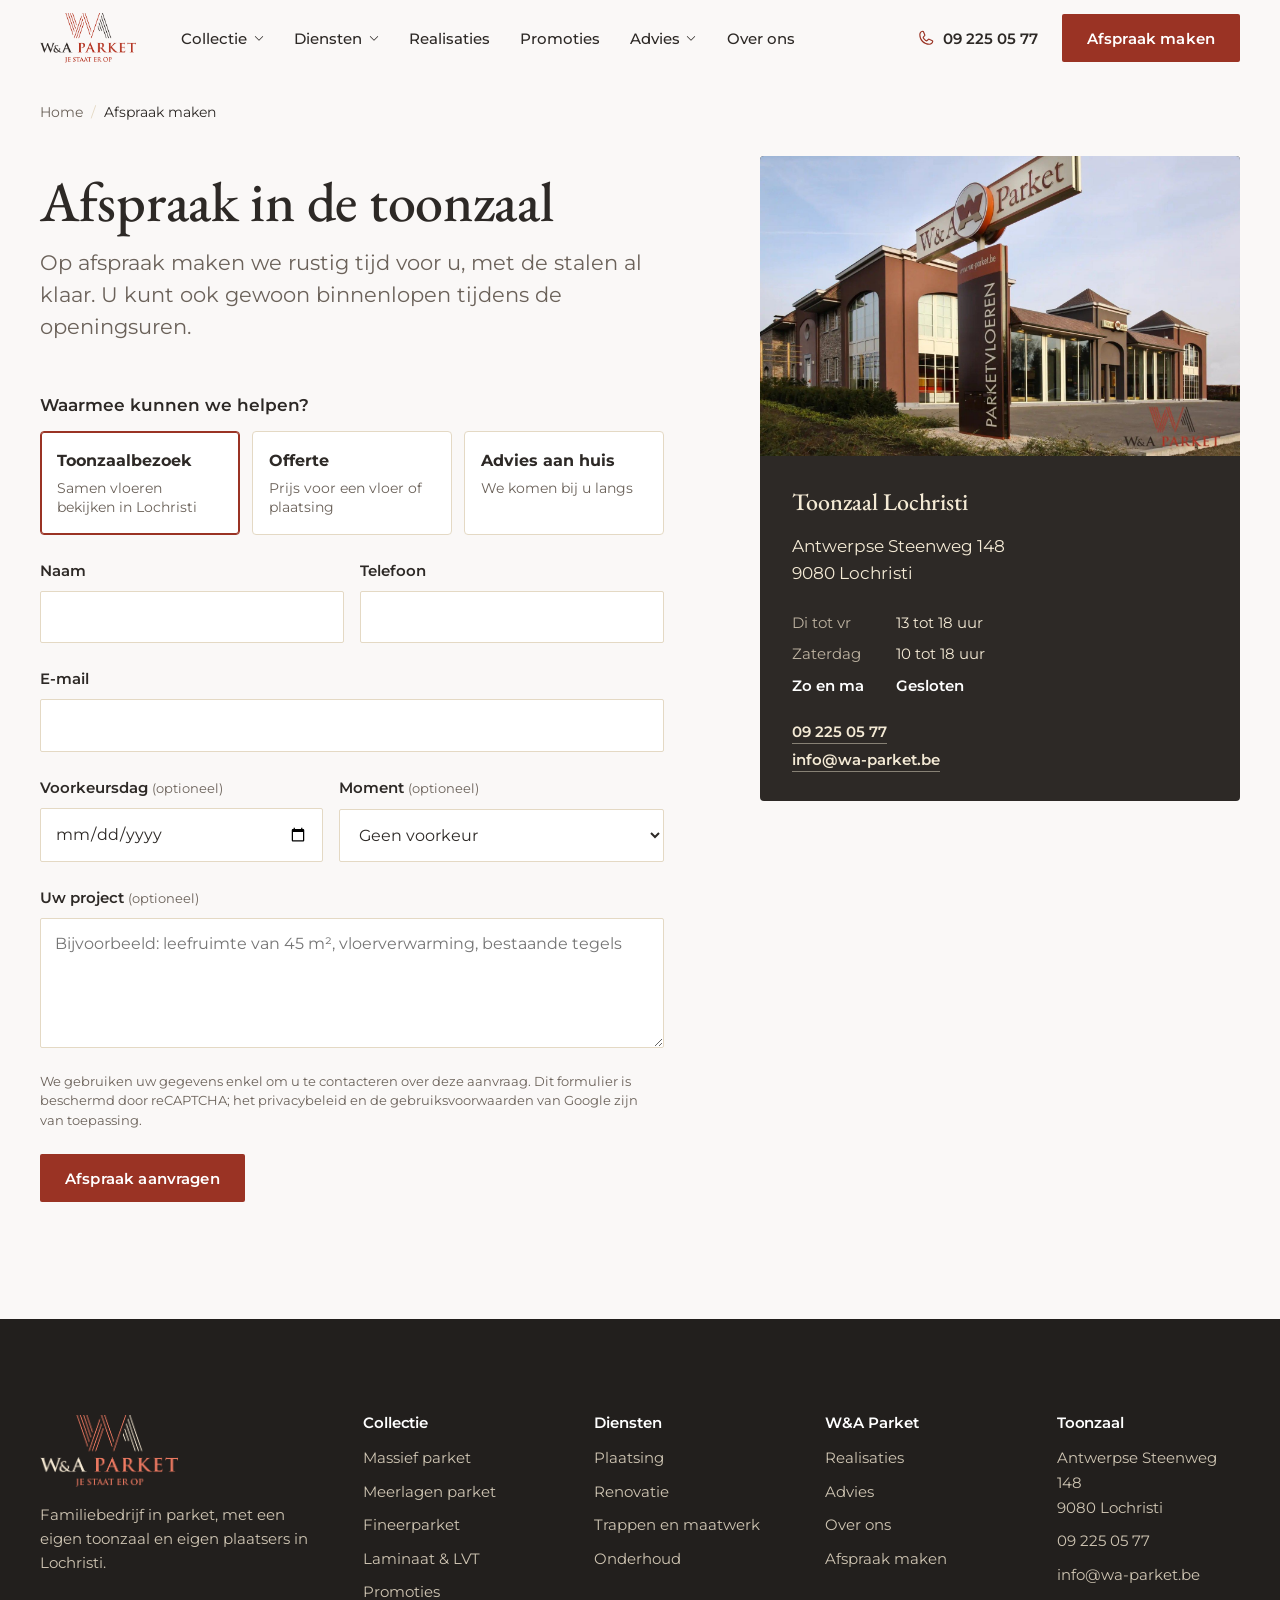
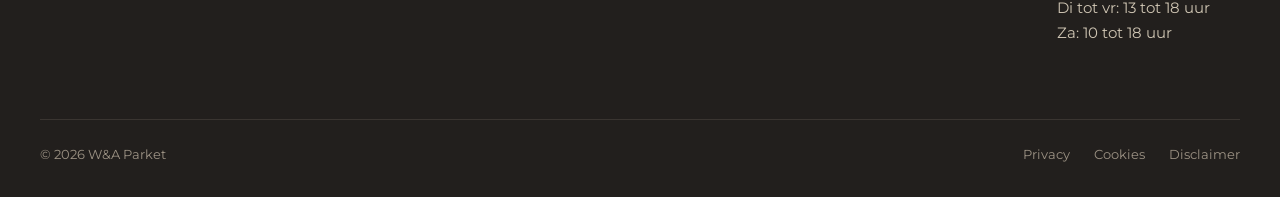
==== Wa-Parket-V1/afspraak.html @ 2646f2eb "all files are welcome" ====
<!doctype html>
<html lang="nl-BE">
<head>
<meta charset="utf-8">
<meta name="viewport" content="width=device-width, initial-scale=1, viewport-fit=cover">
<title>Afspraak in de toonzaal | W&amp;A Parket</title>
<meta name="description" content="Plan een bezoek aan onze toonzaal in Lochristi of vraag een offerte aan.">
<meta name="theme-color" content="#FAF8F7">
<link rel="icon" href="assets/logo/favicon.ico">
<link rel="preconnect" href="https://fonts.googleapis.com">
<link rel="preconnect" href="https://fonts.gstatic.com" crossorigin>
<link rel="stylesheet" href="https://fonts.googleapis.com/css2?family=EB+Garamond:wght@400;500&amp;family=Montserrat:wght@400;500;600&amp;display=swap">
<link rel="stylesheet" href="assets/css/tokens.css">
<link rel="stylesheet" href="assets/css/main.css">
<script>document.documentElement.classList.add('js')</script>
</head>
<body class="page-booking">
<a class="skip" href="#main">Naar de inhoud</a>
<header class="header" id="top">
  <div class="container header__bar">
    <a class="header__logo" href="index.html" aria-label="W&amp;A Parket, naar de startpagina"><img src="assets/logo/wa-parket-logo.png" alt="W&amp;A Parket, Je staat erop" width="1181" height="614"></a>
    <nav class="nav" aria-label="Hoofdmenu">
      <div class="nav__item"><button class="nav__link" aria-expanded="false" aria-controls="mega-collectie">Collectie <svg viewBox="0 0 256 256" fill="currentColor" aria-hidden="true" focusable="false"><path d="M213.66,101.66l-80,80a8,8,0,0,1-11.32,0l-80-80A8,8,0,0,1,53.66,90.34L128,164.69l74.34-74.35a8,8,0,0,1,11.32,11.32Z"/></svg></button></div>
      <div class="nav__item"><button class="nav__link" aria-expanded="false" aria-controls="mega-diensten">Diensten <svg viewBox="0 0 256 256" fill="currentColor" aria-hidden="true" focusable="false"><path d="M213.66,101.66l-80,80a8,8,0,0,1-11.32,0l-80-80A8,8,0,0,1,53.66,90.34L128,164.69l74.34-74.35a8,8,0,0,1,11.32,11.32Z"/></svg></button></div>
      <div class="nav__item"><a class="nav__link" href="index.html#realisaties">Realisaties</a></div>
      <div class="nav__item"><a class="nav__link" href="index.html#promoties">Promoties</a></div>
      <div class="nav__item"><button class="nav__link" aria-expanded="false" aria-controls="mega-advies">Advies <svg viewBox="0 0 256 256" fill="currentColor" aria-hidden="true" focusable="false"><path d="M213.66,101.66l-80,80a8,8,0,0,1-11.32,0l-80-80A8,8,0,0,1,53.66,90.34L128,164.69l74.34-74.35a8,8,0,0,1,11.32,11.32Z"/></svg></button></div>
      <div class="nav__item"><a class="nav__link" href="index.html#over-ons">Over ons</a></div>
    </nav>
    <div class="header__actions">
      <a class="header__phone" href="tel:+3292250577"><svg viewBox="0 0 256 256" fill="currentColor" aria-hidden="true" focusable="false"><path d="M222.37,158.46l-47.11-21.11-.13-.06a16,16,0,0,0-15.17,1.4,8.12,8.12,0,0,0-.75.56L134.87,160c-15.42-7.49-31.34-23.29-38.83-38.51l20.78-24.71c.2-.25.39-.5.57-.77a16,16,0,0,0,1.32-15.06l0-.12L97.54,33.64a16,16,0,0,0-16.62-9.52A56.26,56.26,0,0,0,32,80c0,79.4,64.6,144,144,144a56.26,56.26,0,0,0,55.88-48.92A16,16,0,0,0,222.37,158.46ZM176,208A128.14,128.14,0,0,1,48,80,40.2,40.2,0,0,1,82.87,40a.61.61,0,0,0,0,.12l21,47L83.2,111.86a6.13,6.13,0,0,0-.57.77,16,16,0,0,0-1,15.7c9.06,18.53,27.73,37.06,46.46,46.11a16,16,0,0,0,15.75-1.14,8.44,8.44,0,0,0,.74-.56L168.89,152l47,21.05h0s.08,0,.11,0A40.21,40.21,0,0,1,176,208Z"/></svg><span>09 225 05 77</span></a>
      <a class="btn btn--primary" href="afspraak.html">Afspraak maken</a>
    </div>
    <button class="burger" aria-label="Menu openen" aria-expanded="false" aria-controls="drawer"><span></span></button>
  </div>

  <div class="mega" id="mega-collectie">
    <div class="container mega__inner">
      <div><p class="mega__title">Type</p><ul class="mega__list">
        <li><a href="collectie.html?type=massief">Massief parket</a></li>
        <li><a href="collectie.html?type=meerlagen">Meerlagen parket</a></li>
        <li><a href="collectie.html?type=fineer">Fineerparket</a></li>
        <li><a href="collectie.html?type=laminaat">Laminaat &amp; LVT</a></li></ul></div>
      <div><p class="mega__title">Vorm</p><ul class="mega__list">
        <li><a href="collectie.html?vorm=plank">Planken</a></li>
        <li><a href="collectie.html?vorm=xxl">Brede planken (XXL)</a></li>
        <li><a href="collectie.html?vorm=visgraat">Visgraat</a></li>
        <li><a href="collectie.html?vorm=hongaarse-punt">Hongaarse punt</a></li></ul></div>
      <div><p class="mega__title">Merk</p><ul class="mega__list">
        <li><a href="collectie.html?merk=admonter">Admonter</a></li>
        <li><a href="collectie.html?merk=di-legno">Di Legno</a></li>
        <li><a href="collectie.html?merk=bolefloor">Bolefloor</a></li>
        <li><a href="collectie.html?merk=tarkett">Tarkett</a></li></ul>
        <p style="margin-top:var(--space-5)"><a class="link" href="collectie.html">Volledige collectie</a></p></div>
      <a class="mega__feature" href="collectie.html?merk=admonter">
        <img src="assets/img/products/admonter-salis-rustiek.jpg" alt="" loading="lazy">
        <div><span class="badge">−20%</span><span class="promo__brand">Admonter, promotie</span><h3 class="h3">Salis eik rustiek</h3><span class="small muted">Geldig tot 31 oktober</span></div>
      </a>
    </div>
  </div>

  <div class="mega" id="mega-diensten">
    <div class="container mega__inner mega__inner--services">
      <div><ul class="mega__list">
        <li><a href="index.html#werkwijze">Plaatsing<small>Door onze eigen vakmensen</small></a></li>
        <li><a href="index.html#werkwijze">Schuren en renovatie<small>Uw bestaande vloer als nieuw</small></a></li></ul></div>
      <div><ul class="mega__list">
        <li><a href="index.html#werkwijze">Trappen en maatwerk<small>Treden in hetzelfde hout</small></a></li>
        <li><a href="index.html#werkwijze">Afwerking en onderhoud<small>Olie, lak en onderhoudsproducten</small></a></li></ul></div>
      <div><ul class="mega__list">
        <li><a href="index.html#werkwijze">Randafwerking<small>Plinten, profielen, overgangen</small></a></li>
        <li><a href="index.html#advies">Parketschade herstellen<small>Van aangifte tot herstelling</small></a></li></ul></div>
      <a class="mega__feature" href="index.html#werkwijze">
        <img src="assets/img/stairs.jpg" alt="" loading="lazy">
        <div><h3 class="h3">Eén team, van staal tot laatste plint</h3><span class="small muted">Zo werken we</span></div>
      </a>
    </div>
  </div>

  <div class="mega" id="mega-advies">
    <div class="container mega__inner">
      <div><p class="mega__title">Uw vloer kiezen</p><ul class="mega__list">
        <li><a href="index.html#advies">Ondergrond</a></li>
        <li><a href="index.html#advies">Parket op vloerverwarming</a></li>
        <li><a href="index.html#advies">Plaatsingsmethodes</a></li>
        <li><a href="index.html#advies">Parketvormen</a></li></ul></div>
      <div><p class="mega__title">Houtkennis</p><ul class="mega__list">
        <li><a href="index.html#advies">Het juiste hout kiezen</a></li>
        <li><a href="index.html#advies">Houtsoorten vergeleken</a></li>
        <li><a href="index.html#advies">Binnenklimaat en werking</a></li>
        <li><a href="index.html#advies">Afwerking en onderhoud</a></li></ul></div>
      <div><p class="mega__title">Snel antwoord</p><ul class="mega__list">
        <li><a href="index.html#faq">Veelgestelde vragen</a></li>
        <li><a href="index.html#advies">Nieuws en blog</a></li></ul></div>
      <a class="mega__feature" href="index.html#advies">
        <img src="assets/img/living-fireplace-wide.jpg" alt="" loading="lazy">
        <div><span class="promo__brand">Gids</span><h3 class="h3">Parket op vloerverwarming</h3></div>
      </a>
    </div>
  </div>
</header>
<div class="mega-backdrop" aria-hidden="true"></div>

<div class="drawer" id="drawer" role="dialog" aria-modal="true" aria-label="Menu">
  <div class="drawer__top">
    <img src="assets/logo/wa-parket-logo.png" alt="W&amp;A Parket" width="1181" height="614">
    <button class="drawer__close" aria-label="Menu sluiten"><svg viewBox="0 0 256 256" fill="currentColor" aria-hidden="true" focusable="false"><path d="M205.66,194.34a8,8,0,0,1-11.32,11.32L128,139.31,61.66,205.66a8,8,0,0,1-11.32-11.32L116.69,128,50.34,61.66A8,8,0,0,1,61.66,50.34L128,116.69l66.34-66.35a8,8,0,0,1,11.32,11.32L139.31,128Z"/></svg></button>
  </div>
  <div class="drawer__body">
    <div class="drawer__group"><button aria-expanded="false" aria-controls="d-col">Collectie <svg viewBox="0 0 256 256" fill="currentColor" aria-hidden="true" focusable="false"><path d="M224,128a8,8,0,0,1-8,8H136v80a8,8,0,0,1-16,0V136H40a8,8,0,0,1,0-16h80V40a8,8,0,0,1,16,0v80h80A8,8,0,0,1,224,128Z"/></svg></button>
      <div class="drawer__sub" id="d-col"><a href="collectie.html?type=massief">Massief parket</a><a href="collectie.html?type=meerlagen">Meerlagen parket</a><a href="collectie.html?vorm=visgraat">Visgraat</a><a href="collectie.html?vorm=hongaarse-punt">Hongaarse punt</a><a href="collectie.html"><b>Volledige collectie</b></a></div></div>
    <div class="drawer__group"><button aria-expanded="false" aria-controls="d-dien">Diensten <svg viewBox="0 0 256 256" fill="currentColor" aria-hidden="true" focusable="false"><path d="M224,128a8,8,0,0,1-8,8H136v80a8,8,0,0,1-16,0V136H40a8,8,0,0,1,0-16h80V40a8,8,0,0,1,16,0v80h80A8,8,0,0,1,224,128Z"/></svg></button>
      <div class="drawer__sub" id="d-dien"><a href="index.html#werkwijze">Plaatsing</a><a href="index.html#werkwijze">Schuren en renovatie</a><a href="index.html#werkwijze">Trappen en maatwerk</a><a href="index.html#werkwijze">Afwerking en onderhoud</a></div></div>
    <div class="drawer__group"><a href="index.html#realisaties">Realisaties</a></div>
    <div class="drawer__group"><a href="index.html#promoties">Promoties</a></div>
    <div class="drawer__group"><button aria-expanded="false" aria-controls="d-adv">Advies <svg viewBox="0 0 256 256" fill="currentColor" aria-hidden="true" focusable="false"><path d="M224,128a8,8,0,0,1-8,8H136v80a8,8,0,0,1-16,0V136H40a8,8,0,0,1,0-16h80V40a8,8,0,0,1,16,0v80h80A8,8,0,0,1,224,128Z"/></svg></button>
      <div class="drawer__sub" id="d-adv"><a href="index.html#advies">Uw vloer kiezen</a><a href="index.html#advies">Houtkennis</a><a href="index.html#faq">Veelgestelde vragen</a></div></div>
    <div class="drawer__group"><a href="index.html#over-ons">Over ons</a></div>
    <p class="drawer__meta">Antwerpse Steenweg 148, 9080 Lochristi<br>dinsdag tot vrijdag 13 tot 18 uur, zaterdag 10 tot 18 uur</p>
  </div>
</div>

<main id="main">
<div class="container">
  <nav class="crumbs" aria-label="Kruimelpad"><ol><li><a href="index.html">Home</a></li><li aria-current="page">Afspraak maken</li></ol></nav>
  <div class="booking">
    <div>
      <h1 class="h1" style="margin:var(--space-4) 0 var(--space-4)">Afspraak in de toonzaal</h1>
      <p class="lead" style="margin-bottom:var(--block-gap)">Op afspraak maken we rustig tijd voor u, met de stalen al klaar. U kunt ook gewoon binnenlopen tijdens de openingsuren.</p>

      <form class="form" id="booking-form" novalidate>
        <fieldset class="intent">
          <legend>Waarmee kunnen we helpen?</legend>
          <label><input type="radio" name="intent" value="toonzaal" checked><b>Toonzaalbezoek</b><span>Samen vloeren bekijken in Lochristi</span></label>
          <label><input type="radio" name="intent" value="offerte"><b>Offerte</b><span>Prijs voor een vloer of plaatsing</span></label>
          <label><input type="radio" name="intent" value="thuis"><b>Advies aan huis</b><span>We komen bij u langs</span></label>
        </fieldset>

        <div class="row2">
          <div class="field"><label for="f-name">Naam</label><input id="f-name" name="name" autocomplete="name" required></div>
          <div class="field"><label for="f-phone">Telefoon</label><input id="f-phone" name="phone" type="tel" autocomplete="tel" required></div>
        </div>
        <div class="field"><label for="f-mail">E-mail</label><input id="f-mail" name="email" type="email" autocomplete="email" required></div>
        <div class="row2">
          <div class="field"><label for="f-date">Voorkeursdag <small>(optioneel)</small></label><input id="f-date" name="date" type="date"></div>
          <div class="field"><label for="f-time">Moment <small>(optioneel)</small></label>
            <select id="f-time" name="time"><option>Geen voorkeur</option><option>Namiddag, 13 tot 15 uur</option><option>Late namiddag, 15 tot 18 uur</option><option>Zaterdagvoormiddag, 10 tot 12 uur</option></select></div>
        </div>
        <div class="field"><label for="f-msg">Uw project <small>(optioneel)</small></label><textarea id="f-msg" name="message" placeholder="Bijvoorbeeld: leefruimte van 45 m², vloerverwarming, bestaande tegels"></textarea></div>
        <p class="form__legal">We gebruiken uw gegevens enkel om u te contacteren over deze aanvraag. Dit formulier is beschermd door reCAPTCHA; het privacybeleid en de gebruiksvoorwaarden van Google zijn van toepassing.</p>
        <div><button class="btn btn--primary" type="submit">Afspraak aanvragen</button></div>
        <div class="form__done" role="status" tabindex="-1">
          <h2 class="h3" style="margin-bottom:.5rem">Aanvraag verstuurd</h2>
          <p class="muted">We bellen u binnen één werkdag terug om een moment vast te leggen. Dringend? Bel <a href="tel:+3292250577">09 225 05 77</a>.</p>
        </div>
      </form>
    </div>

    <aside>
      <div class="side-card">
        <img src="assets/img/toonzaal-exterior-2.jpg" alt="Toonzaal van W&amp;A Parket in Lochristi" loading="lazy">
        <div class="side-card__body">
          <h2 class="h3" style="margin-bottom:var(--space-4)">Toonzaal Lochristi</h2>
          <address style="font-style:normal;line-height:1.6;margin-bottom:var(--space-5)">Antwerpse Steenweg 148<br>9080 Lochristi</address>
          <dl class="hours" data-hours style="margin-bottom:var(--space-5)">
            <dt data-day="2 3 4 5">Di tot vr</dt><dd data-day="2 3 4 5">13 tot 18 uur</dd>
            <dt data-day="6">Zaterdag</dt><dd data-day="6">10 tot 18 uur</dd>
            <dt data-day="0 1">Zo en ma</dt><dd data-day="0 1">Gesloten</dd>
          </dl>
          <p style="display:flex;flex-direction:column;gap:.5rem"><a class="link" href="tel:+3292250577" style="color:var(--wa-creme)">09 225 05 77</a><a class="link" href="mailto:info@wa-parket.be" style="color:var(--wa-creme)">info@wa-parket.be</a></p>
        </div>
      </div>
    </aside>
  </div>
</div>

</main>
<footer class="footer">
  <div class="container">
    <div class="footer__grid">
      <div class="footer__brand">
        <img src="assets/logo/wa-parket-logo-light.png" alt="W&amp;A Parket, Je staat erop" width="1181" height="614" loading="lazy">
        <p>Familiebedrijf in parket, met een eigen toonzaal en eigen plaatsers in Lochristi.</p>
      </div>
      <div><h2>Collectie</h2><ul><li><a href="collectie.html?type=massief">Massief parket</a></li><li><a href="collectie.html?type=meerlagen">Meerlagen parket</a></li><li><a href="collectie.html?type=fineer">Fineerparket</a></li><li><a href="collectie.html?type=laminaat">Laminaat &amp; LVT</a></li><li><a href="index.html#promoties">Promoties</a></li></ul></div>
      <div><h2>Diensten</h2><ul><li><a href="index.html#werkwijze">Plaatsing</a></li><li><a href="index.html#werkwijze">Renovatie</a></li><li><a href="index.html#werkwijze">Trappen en maatwerk</a></li><li><a href="index.html#werkwijze">Onderhoud</a></li></ul></div>
      <div><h2>W&amp;A Parket</h2><ul><li><a href="index.html#realisaties">Realisaties</a></li><li><a href="index.html#advies">Advies</a></li><li><a href="index.html#over-ons">Over ons</a></li><li><a href="afspraak.html">Afspraak maken</a></li></ul></div>
      <div><h2>Toonzaal</h2><ul><li>Antwerpse Steenweg 148<br>9080 Lochristi</li><li><a href="tel:+3292250577">09 225 05 77</a></li><li><a href="mailto:info@wa-parket.be">info@wa-parket.be</a></li><li>Di tot vr: 13 tot 18 uur<br>Za: 10 tot 18 uur</li></ul></div>
    </div>
    <div class="footer__bottom">
      <span>© 2026 W&amp;A Parket</span>
      <nav aria-label="Juridisch"><a href="#">Privacy</a><a href="#">Cookies</a><a href="#">Disclaimer</a></nav>
    </div>
  </div>
</footer>

<div class="actionbar" aria-label="Snelle acties">
  <a class="btn btn--secondary" href="tel:+3292250577"><svg viewBox="0 0 256 256" fill="currentColor" aria-hidden="true" focusable="false"><path d="M222.37,158.46l-47.11-21.11-.13-.06a16,16,0,0,0-15.17,1.4,8.12,8.12,0,0,0-.75.56L134.87,160c-15.42-7.49-31.34-23.29-38.83-38.51l20.78-24.71c.2-.25.39-.5.57-.77a16,16,0,0,0,1.32-15.06l0-.12L97.54,33.64a16,16,0,0,0-16.62-9.52A56.26,56.26,0,0,0,32,80c0,79.4,64.6,144,144,144a56.26,56.26,0,0,0,55.88-48.92A16,16,0,0,0,222.37,158.46ZM176,208A128.14,128.14,0,0,1,48,80,40.2,40.2,0,0,1,82.87,40a.61.61,0,0,0,0,.12l21,47L83.2,111.86a6.13,6.13,0,0,0-.57.77,16,16,0,0,0-1,15.7c9.06,18.53,27.73,37.06,46.46,46.11a16,16,0,0,0,15.75-1.14,8.44,8.44,0,0,0,.74-.56L168.89,152l47,21.05h0s.08,0,.11,0A40.21,40.21,0,0,1,176,208Z"/></svg> Bellen</a>
  <a class="btn btn--primary" href="afspraak.html">Afspraak maken</a>
</div>

<script src="assets/js/main.js" defer></script>
</body>
</html>
---- Wa-Parket-V1/assets/css/tokens.css ----
/* W&A Parket — design tokens (redesign V1)
   Bron: logo (Logo-WA-Parket-RGB-Baseline-rood), huidige site-CSS, audit 22/09/2026.
   Kleuren gesampled uit het logo, niet uit de oude CSS (#A02816 was een afwijking). */


:root {
  /* ── Kleur: merk ─────────────────────────────── */
  --wa-rood:        #9A3324; /* logo rood — primaire actie, accenten. 7,3:1 op wit */
  --wa-rood-donker: #7A2519; /* hover/pressed van primaire knop */
  --wa-zwart:       #2D2926; /* logo warm zwart — tekst, donkere secties */
  --wa-creme:       #F4EAD5; /* merk-crème — sectie-achtergrond, niet voor lichte tekst */
  --wa-offwhite:    #FAF8F7; /* pagina-achtergrond: neutraal, licht naar het logorood getint. Crème blijft sectiekleur. */
  --wa-wit:         #FFFFFF;

  /* ── Kleur: ondersteunend ────────────────────── */
  --wa-steen:       #6B625A; /* secundaire tekst. 5,0:1 op crème, 5,5:1 op linnen */
  --wa-lijn:        #E4D9C4; /* randen, scheidingslijnen op linnen/crème */
  --wa-eik:         #C49A6C; /* enkel decoratief (strepen, badges) — nooit voor tekst */

  /* ── Semantisch ──────────────────────────────── */
  --color-bg:           var(--wa-offwhite);
  --color-surface:      var(--wa-wit);
  --color-surface-alt:  var(--wa-creme);
  --color-surface-dark: var(--wa-zwart);
  --color-text:         var(--wa-zwart);
  --color-text-muted:   var(--wa-steen);
  --color-text-on-dark: var(--wa-creme);
  --color-accent:       var(--wa-rood);
  --color-accent-hover: var(--wa-rood-donker);
  --color-border:       var(--wa-lijn);
  --color-focus:        var(--wa-rood);

  /* ── Typografie ──────────────────────────────── */
  /* Display = EB Garamond: sluit aan bij de Garamond-serif van het logo.
     Tekst/UI = Montserrat: continuïteit met de huidige site, maar nooit meer in 300. */
  --font-display: "EB Garamond", "Adobe Garamond Pro", Garamond, Georgia, serif;
  --font-body:    "Montserrat", system-ui, -apple-system, "Segoe UI", sans-serif;

  --fw-regular: 400;
  --fw-medium:  500;
  --fw-semibold: 600;

  /* Schaal (fluid, 360px → 1440px). Audit: alles stond op 26px/300 of 14px/300. */
  --fs-display: clamp(2.75rem, 1.9rem + 3.8vw, 5rem);     /* 44 → 80  hero */
  --fs-h1:      clamp(2.25rem, 1.7rem + 2.4vw, 3.5rem);   /* 36 → 56  paginatitel */
  --fs-h2:      clamp(1.75rem, 1.4rem + 1.5vw, 2.625rem); /* 28 → 42  sectietitel */
  --fs-h3:      clamp(1.25rem, 1.15rem + .45vw, 1.5rem);  /* 20 → 24  kaarttitel */
  --fs-lead:    clamp(1.125rem, 1.05rem + .3vw, 1.3125rem); /* 18 → 21 */
  --fs-body:    1.0625rem;  /* 17px — was 14px */
  --fs-small:   0.875rem;   /* 14px — enkel meta, nooit lopende tekst */
  --fs-eyebrow: 0.75rem;    /* 12px, uppercase, letterspacing */

  --lh-tight: 1.08;
  --lh-snug:  1.25;
  --lh-body:  1.65;   /* was 22/14 = 1.57 op te kleine tekst */
  --measure:  66ch;   /* max. regellengte lopende tekst */

  --ls-eyebrow: 0.16em;

  /* ── Ruimte (8pt) ────────────────────────────── */
  --space-1: 0.25rem;  --space-2: 0.5rem;  --space-3: 0.75rem; --space-4: 1rem;
  --space-5: 1.5rem;   --space-6: 2rem;    --space-7: 3rem;    --space-8: 4rem;
  --space-9: 6rem;     --space-10: 8rem;
  /* Ritme: sectie ≫ blok ≫ item (audit §4) */
  --section-y: clamp(4rem, 2.5rem + 6vw, 8rem);
  --block-gap: clamp(2rem, 1.5rem + 2vw, 3rem);
  --item-gap:  1.5rem;
  --gutter:    clamp(1rem, 0.5rem + 2.5vw, 2.5rem);
  --container: 1280px;

  /* ── Vorm ────────────────────────────────────── */
  --radius-sm: 2px;   /* knoppen, inputs: strak, ambachtelijk */
  --radius-md: 4px;   /* kaarten */
  --shadow-card: 0 1px 2px rgba(45,41,38,.06), 0 8px 24px -12px rgba(45,41,38,.18);
  --shadow-nav:  0 1px 0 var(--wa-lijn), 0 8px 24px -16px rgba(45,41,38,.25);

  /* ── Knoppen (audit §3: vaste hiërarchie) ────── */
  --btn-h: 3rem;           /* 48px — ook tap target */
  --btn-px: 1.5rem;
  --btn-font: var(--fw-semibold) 0.9375rem/1 var(--font-body);

  /* ── Beweging ────────────────────────────────── */
  --ease-out: cubic-bezier(.2,.7,.2,1);
  --dur-fast: 150ms;
  --dur-base: 250ms;

  /* ── Header ──────────────────────────────────── */
  --header-h: 76px;        /* sticky; was 453px header+balk+kruimel */
  --header-h-mobile: 64px;
}
---- Wa-Parket-V1/assets/css/main.css ----
/* W&A Parket: hifi V1
   Tokens: tokens.css · Structuur: _design/02-structure-lofi/ */

/* ── Base ─────────────────────────────────────── */
*,*::before,*::after{box-sizing:border-box}
html{-webkit-text-size-adjust:100%;scroll-behavior:smooth;scroll-padding-top:calc(var(--header-h) + 16px)}
@media (prefers-reduced-motion:reduce){html{scroll-behavior:auto}}
body{margin:0;background:var(--color-bg);color:var(--color-text);font:var(--fw-regular) var(--fs-body)/var(--lh-body) var(--font-body);-webkit-font-smoothing:antialiased;text-rendering:optimizeLegibility}
img{display:block;max-width:100%;height:auto}
a{color:inherit}
button{font:inherit;color:inherit}
h1,h2,h3,h4{font-family:var(--font-display);font-weight:500;line-height:var(--lh-tight);margin:0;letter-spacing:-.005em;text-wrap:balance}
p{margin:0}
ul,ol{margin:0;padding:0;list-style:none}
:focus-visible{outline:2px solid var(--color-focus);outline-offset:3px}
[hidden]{display:none!important}
.sr-only{position:absolute;width:1px;height:1px;padding:0;margin:-1px;overflow:hidden;clip:rect(0 0 0 0);white-space:nowrap;border:0}
.skip{position:absolute;left:16px;top:-60px;z-index:100;background:var(--wa-zwart);color:var(--wa-creme);padding:12px 16px;text-decoration:none;font-weight:600}
.skip:focus{top:12px}

.container{width:100%;max-width:var(--container);margin-inline:auto;padding-inline:var(--gutter)}
.section{padding-block:var(--section-y)}
.section--creme{background:var(--wa-creme)}
.section--white{background:var(--wa-wit)}
.section--dark{background:var(--wa-zwart);color:var(--wa-creme)}
.section--tight{padding-block:calc(var(--section-y) * .6)}

/* ── Type helpers ─────────────────────────────── */
.display{font-size:var(--fs-display);line-height:1.02;letter-spacing:-.015em}
.h1{font-size:var(--fs-h1);line-height:1.06}
.h2{font-size:var(--fs-h2);line-height:1.1}
.h3{font-size:var(--fs-h3);line-height:1.2}
.lead{font-size:var(--fs-lead);line-height:1.55;color:var(--color-text-muted);max-width:46ch}
.section--dark .lead{color:#CFC5B3}
.muted{color:var(--color-text-muted)}
.small{font-size:var(--fs-small);line-height:1.5}


.section-head{display:flex;align-items:flex-end;justify-content:space-between;gap:var(--space-6);margin-bottom:var(--block-gap)}
.section-head .h2{max-width:18ch}

/* ── Buttons ──────────────────────────────────── */
.btn{display:inline-flex;align-items:center;justify-content:center;gap:.6rem;min-height:var(--btn-h);padding:0 var(--btn-px);font:var(--btn-font);letter-spacing:.01em;border-radius:var(--radius-sm);text-decoration:none;cursor:pointer;border:1.5px solid transparent;transition:background-color var(--dur-fast) var(--ease-out),color var(--dur-fast) var(--ease-out),border-color var(--dur-fast) var(--ease-out);white-space:nowrap}
.btn svg{width:18px;height:18px;flex:none}
.btn--primary{background:var(--wa-rood);color:#fff}
.btn--primary:hover{background:var(--wa-rood-donker)}
.btn--secondary{background:transparent;color:var(--wa-zwart);border-color:var(--wa-zwart)}
.btn--secondary:hover{background:var(--wa-zwart);color:var(--wa-creme)}
.section--dark .btn--secondary,.on-dark .btn--secondary{color:var(--wa-creme);border-color:var(--wa-creme)}
.section--dark .btn--secondary:hover,.on-dark .btn--secondary:hover{background:var(--wa-creme);color:var(--wa-zwart)}
.btn--block{width:100%}
.link{font:var(--fw-semibold) .9375rem/1.3 var(--font-body);text-decoration:underline;text-decoration-thickness:1px;text-underline-offset:6px;text-decoration-color:color-mix(in srgb,currentColor 45%,transparent);transition:color var(--dur-fast),text-decoration-color var(--dur-fast);white-space:nowrap}
.link:hover{color:var(--wa-rood);text-decoration-color:currentColor}
.section--dark .link:hover{color:#E3A08D}

/* ── Header ───────────────────────────────────── */
.header{position:sticky;top:0;z-index:50;background:color-mix(in srgb,var(--wa-offwhite) 94%,transparent);backdrop-filter:saturate(1.2) blur(10px);-webkit-backdrop-filter:saturate(1.2) blur(10px);border-bottom:1px solid transparent;transition:box-shadow var(--dur-base),border-color var(--dur-base)}
.header.is-scrolled{box-shadow:var(--shadow-nav);border-color:var(--wa-lijn)}
.header__bar{display:flex;align-items:center;gap:var(--space-6);height:var(--header-h)}
.header__logo{flex:none;display:block}
.header__logo img{height:50px;width:auto}
.nav{display:flex;align-items:stretch;gap:var(--space-1);height:100%}
.nav__item{position:static;display:flex}
.nav__link{display:flex;align-items:center;gap:.35rem;padding:0 .8rem;font:var(--fw-medium) .9375rem/1 var(--font-body);color:var(--wa-zwart);text-decoration:none;background:none;border:0;cursor:pointer;position:relative;white-space:nowrap}
.nav__link::after{content:"";position:absolute;left:.8rem;right:.8rem;bottom:calc(50% - 1.1rem);height:2px;background:var(--wa-rood);transform:scaleX(0);transform-origin:left;transition:transform var(--dur-base) var(--ease-out)}
.nav__link:hover::after,.nav__link[aria-expanded="true"]::after{transform:scaleX(1);opacity:.45}
.nav__link[aria-current="page"]::after,.nav__link.is-active::after{transform:scaleX(1);opacity:1}
.nav__link svg{width:12px;height:12px;transition:transform var(--dur-fast)}
.nav__link[aria-expanded="true"] svg{transform:rotate(180deg)}
.header__actions{margin-left:auto;display:flex;align-items:center;gap:var(--space-5)}
.header__phone{display:flex;align-items:center;gap:.5rem;font:var(--fw-semibold) .9375rem/1 var(--font-body);text-decoration:none;white-space:nowrap}
.header__phone svg{width:18px;height:18px;color:var(--wa-rood)}
.header__phone:hover{color:var(--wa-rood)}
.burger{display:none;margin-left:auto;width:48px;height:48px;align-items:center;justify-content:center;background:none;border:0;cursor:pointer;margin-right:-12px}
.burger span{display:block;width:24px;height:2px;background:var(--wa-zwart);position:relative}
.burger span::before,.burger span::after{content:"";position:absolute;left:0;width:24px;height:2px;background:var(--wa-zwart)}
.burger span::before{top:-7px}.burger span::after{top:7px}

/* Megamenu */
.mega{position:absolute;left:0;right:0;top:100%;background:var(--wa-wit);border-top:1px solid var(--wa-lijn);box-shadow:0 30px 40px -30px rgba(45,41,38,.35);opacity:0;visibility:hidden;transform:translateY(-6px);transition:opacity var(--dur-base) var(--ease-out),transform var(--dur-base) var(--ease-out),visibility 0s linear var(--dur-base)}
.mega.is-open{opacity:1;visibility:visible;transform:none;transition-delay:0s}
.mega__inner{display:grid;grid-template-columns:repeat(3,minmax(0,1fr)) 1.4fr;gap:var(--space-7);padding-block:var(--space-7) var(--space-8)}
.mega__inner--services{grid-template-columns:repeat(3,minmax(0,1fr)) 1.4fr}
.mega__title{font:var(--fw-medium) .8125rem/1 var(--font-body);color:var(--wa-steen);margin-bottom:var(--space-4)}
.mega__list{display:grid;gap:.25rem}
.mega__list a{display:block;padding:.4rem 0;font:var(--fw-medium) 1.0625rem/1.3 var(--font-body);text-decoration:none}
.mega__list a:hover{color:var(--wa-rood)}
.mega__list small{display:block;font-size:var(--fs-small);font-weight:400;color:var(--wa-steen);margin-top:.15rem}
.mega__feature{display:grid;grid-template-columns:140px 1fr;background:var(--wa-offwhite);border-radius:var(--radius-md);overflow:hidden;text-decoration:none;align-self:start}
.mega__feature img{width:100%;height:100%;object-fit:cover;aspect-ratio:3/4}
.mega__feature div{padding:var(--space-5);display:flex;flex-direction:column;gap:.35rem;justify-content:center}
.mega__feature:hover h3{color:var(--wa-rood)}
.mega-backdrop{position:fixed;inset:0;top:var(--header-h);background:rgba(45,41,38,.25);opacity:0;visibility:hidden;transition:opacity var(--dur-base);z-index:40}
.mega-backdrop.is-open{opacity:1;visibility:visible}

/* Mobile drawer */
.drawer{position:fixed;inset:0;z-index:80;background:var(--wa-offwhite);display:flex;flex-direction:column;transform:translateX(100%);transition:transform var(--dur-base) var(--ease-out);visibility:hidden}
.drawer.is-open{transform:none;visibility:visible}
.drawer__top{display:flex;align-items:center;justify-content:space-between;height:var(--header-h-mobile);padding-inline:var(--gutter);border-bottom:1px solid var(--wa-lijn)}
.drawer__top img{height:40px;width:auto}
.drawer__close{width:48px;height:48px;margin-right:-12px;background:none;border:0;cursor:pointer;display:grid;place-items:center}
.drawer__close svg{width:24px;height:24px}
.drawer__body{flex:1;overflow-y:auto;padding:var(--space-3) var(--gutter) var(--space-8)}
.drawer__group{border-bottom:1px solid var(--wa-lijn)}
.drawer__group>a,.drawer__group>button{display:flex;align-items:center;justify-content:space-between;width:100%;min-height:60px;font:var(--fw-semibold) 1.25rem/1.2 var(--font-body);text-decoration:none;background:none;border:0;padding:0;cursor:pointer;text-align:left}
.drawer__group>button svg{width:18px;height:18px;transition:transform var(--dur-fast)}
.drawer__group>button[aria-expanded="true"] svg{transform:rotate(45deg)}
.drawer__sub{display:none;padding:0 0 var(--space-4) var(--space-4)}
.drawer__sub.is-open{display:grid;gap:0}
.drawer__sub a{display:flex;align-items:center;min-height:44px;font-size:1.0625rem;text-decoration:none}
.drawer__meta{margin-top:var(--space-6);font-size:var(--fs-small);color:var(--wa-steen);line-height:1.7}

/* Mobiele actiebalk (audit §7) */
.actionbar{display:none}

/* ── Hero ─────────────────────────────────────── */
.hero{position:relative;display:grid;grid-template-columns:minmax(0,1fr) minmax(0,1.12fr);min-height:min(calc(100svh - var(--header-h)),760px);background:var(--wa-offwhite)}
.hero__copy{display:flex;flex-direction:column;justify-content:center;gap:var(--space-5);padding:var(--space-8) var(--space-7) var(--space-8) max(var(--gutter),calc((100vw - var(--container)) / 2 + var(--gutter)))}
.hero__title{font-size:clamp(2.75rem,1.9rem + 3.4vw,4.75rem);line-height:1.02;letter-spacing:-.015em;max-width:15ch}
.hero__lead{font-size:var(--fs-lead);line-height:1.55;color:var(--wa-steen);max-width:40ch}
.hero__ctas{display:flex;flex-wrap:wrap;gap:var(--space-3);margin-top:var(--space-3)}
/* Signatuur: het beeld wordt gelegd in vier planken onder de hoek van het beeldmerk (±19°). */
.hero__media{position:relative;overflow:hidden;--lean:34%}
.hero__plank{position:absolute;inset:0;overflow:hidden;clip-path:polygon(var(--a) 0,var(--b) 0,calc(var(--b) + var(--lean)) 100%,calc(var(--a) + var(--lean)) 100%)}
.hero__plank img{position:absolute;inset:0;width:100%;height:100%;object-fit:cover;object-position:28% 60%}
.hero__plank:nth-child(1){--a:0%;--b:25.2%}
.hero__plank:nth-child(2){--a:25%;--b:50.2%}
.hero__plank:nth-child(3){--a:50%;--b:75.2%}
.hero__plank:nth-child(4){--a:75%;--b:100%;clip-path:polygon(var(--a) 0,100% 0,100% 100%,calc(var(--a) + var(--lean)) 100%)}
@media (prefers-reduced-motion:no-preference){
  .js .hero__plank{animation:plank-in 1.05s var(--ease-out) both}
  .js .hero__plank:nth-child(1){animation-delay:.05s}
  .js .hero__plank:nth-child(2){animation-delay:.17s}
  .js .hero__plank:nth-child(3){animation-delay:.29s}
  .js .hero__plank:nth-child(4){animation-delay:.41s}
  .js .hero__copy>*{animation:rise .8s var(--ease-out) both}
  .js .hero__copy>*:nth-child(2){animation-delay:.08s}
  .js .hero__copy>*:nth-child(3){animation-delay:.16s}
}
@keyframes plank-in{from{transform:translate(-10%,32%);opacity:0}to{transform:none;opacity:1}}
@keyframes rise{from{transform:translateY(14px);opacity:0}to{transform:none;opacity:1}}

/* ── Feiten onder de hero ───────────────────── */
.facts{background:var(--wa-wit);border-bottom:1px solid var(--wa-lijn)}
.facts p{padding-block:var(--space-6);font:400 clamp(1.25rem,1.1rem + .6vw,1.625rem)/1.4 var(--font-display);max-width:62ch;color:var(--wa-steen)}
.facts b{font-weight:500;color:var(--wa-zwart)}

/* ── Collectie tegels ─────────────────────────── */
.tiles{display:grid;grid-template-columns:1.25fr 1fr 1fr;grid-template-rows:repeat(2,minmax(240px,300px));gap:var(--space-4)}
.tile{position:relative;overflow:hidden;border-radius:var(--radius-md);color:#fff;text-decoration:none;display:flex;align-items:flex-end;isolation:isolate;background:var(--wa-zwart)}
.tile--tall{grid-row:span 2}
.tile--wide{grid-column:span 2}
.tile img{position:absolute;inset:0;width:100%;height:100%;object-fit:cover;z-index:-2;transition:transform .8s var(--ease-out)}
.tile::before{content:"";position:absolute;inset:0;z-index:-1;background:linear-gradient(to top,rgba(30,26,23,.78) 0%,rgba(30,26,23,.25) 45%,rgba(30,26,23,0) 70%)}
.tile__body{padding:var(--space-5);width:100%}
.tile h3{font-size:clamp(1.5rem,1.2rem + 1vw,2.125rem);line-height:1.05}
.tile p{font-size:var(--fs-small);opacity:.85;margin-top:.35rem}
.tile:hover img{transform:scale(1.04)}

/* ── Promoties: één uitgelicht + lijst ───────── */
.deals{display:grid;grid-template-columns:minmax(0,1.35fr) minmax(0,1fr);gap:var(--space-8);align-items:start}
.deal-lead{display:grid;grid-template-columns:minmax(0,1fr) minmax(0,1.1fr);background:var(--wa-wit);border-radius:var(--radius-md);overflow:hidden;text-decoration:none}
.deal-lead img{width:100%;height:100%;object-fit:cover;min-height:340px}
.deal-lead__body{padding:var(--space-6);display:flex;flex-direction:column;gap:var(--space-3)}
.deal-lead__off{font:500 clamp(3rem,2.4rem + 2vw,4.25rem)/1 var(--font-display);color:var(--wa-rood)}
.deal-lead h3{font-size:var(--fs-h3)}
.deal-lead:hover h3{color:var(--wa-rood)}
.deal-lead p{font-size:.9375rem;color:var(--wa-steen);line-height:1.6}
.deal__until{margin-top:auto;font-size:var(--fs-small);font-weight:600}
.deal-list li+li{border-top:1px solid color-mix(in srgb,var(--wa-zwart) 14%,transparent)}
.deal-list a{display:grid;grid-template-columns:72px 1fr auto;gap:var(--space-4);align-items:center;padding:var(--space-4) 0;text-decoration:none}
.deal-list img{width:72px;height:72px;object-fit:cover;border-radius:var(--radius-sm)}
.deal-list b{display:block;font:500 1.25rem/1.2 var(--font-display);margin-bottom:.2rem}
.deal-list a:hover b{color:var(--wa-rood)}
.deal-list span span,.deal-list a>span:nth-child(2){font-size:.9375rem;color:var(--wa-steen);line-height:1.45}
.deal__pct{font:500 1.5rem/1 var(--font-display);color:var(--wa-rood)}
.deal__pct--new{font:600 .8125rem/1 var(--font-body);color:var(--wa-zwart)}

/* ── Werkwijze ────────────────────────────────── */
.process{display:grid;grid-template-columns:minmax(0,.85fr) minmax(0,2fr);gap:var(--space-8);align-items:start}
.steps{display:grid;grid-template-columns:repeat(4,1fr);gap:var(--space-5);counter-reset:step}
.step{border-top:2px solid var(--wa-zwart);padding-top:var(--space-5)}
.step__n{font:500 2.75rem/1 var(--font-display);color:var(--wa-rood);display:block;margin-bottom:var(--space-4)}
.step h3{font-size:1.375rem;margin-bottom:.5rem}
.step p{font-size:.9375rem;line-height:1.6;color:var(--wa-steen)}

/* ── Realisaties ──────────────────────────────── */
.reel{display:grid;grid-template-columns:1.6fr 1fr 1fr;gap:var(--space-5);align-items:start}
.reel__item{margin:0}
.reel__item img{width:100%;aspect-ratio:3/4;object-fit:cover;border-radius:var(--radius-md)}
.reel__item--wide img{aspect-ratio:auto;height:100%;max-height:none}
.reel__item--wide{display:grid;grid-template-rows:1fr auto;height:100%}
.reel__item img.pos-low{object-position:35% 85%}
.reel figcaption{padding-top:var(--space-4);font-size:.9375rem;line-height:1.5;color:#CFC5B3}
.reel figcaption b{display:block;font:500 1.375rem/1.2 var(--font-display);color:var(--wa-creme);margin-bottom:.2rem}

/* ── Over ons ─────────────────────────────────── */
.story__statement{font-size:clamp(1.75rem,1.3rem + 1.8vw,2.875rem);line-height:1.18;max-width:28ch}
.story__cols{display:grid;grid-template-columns:repeat(2,minmax(0,32rem));gap:var(--space-7);margin:var(--block-gap) 0 var(--block-gap) auto;justify-content:end;color:var(--wa-steen)}
.story__img{width:100%;aspect-ratio:21/9;object-fit:cover;object-position:50% 55%;border-radius:var(--radius-md)}

/* ── Vragen en advies ─────────────────────────── */
.advice{display:grid;grid-template-columns:minmax(0,1.6fr) minmax(0,1fr);gap:var(--space-9);align-items:start}
.faq{border-top:1px solid color-mix(in srgb,var(--wa-zwart) 16%,transparent)}
.faq details{border-bottom:1px solid color-mix(in srgb,var(--wa-zwart) 16%,transparent)}
.faq summary{display:flex;align-items:center;justify-content:space-between;gap:var(--space-4);min-height:64px;padding:var(--space-3) 0;font:var(--fw-semibold) 1.0625rem/1.4 var(--font-body);cursor:pointer;list-style:none}
.faq summary::-webkit-details-marker{display:none}
.faq summary:hover{color:var(--wa-rood)}
.faq summary svg{flex:none;width:18px;height:18px;transition:transform var(--dur-base) var(--ease-out)}
.faq details[open] summary svg{transform:rotate(45deg)}
.faq details p{padding:0 var(--space-6) var(--space-5) 0;color:var(--wa-steen);font-size:1rem;line-height:1.65;max-width:62ch}
.reading{padding-top:var(--space-2)}
.reading li+li{margin-top:var(--space-5)}
.reading a{display:block;text-decoration:none}
.reading a span{font:500 1.25rem/1.25 var(--font-display);text-decoration:underline;text-decoration-thickness:1px;text-underline-offset:5px;text-decoration-color:color-mix(in srgb,currentColor 35%,transparent)}
.reading a:hover span{color:var(--wa-rood);text-decoration-color:currentColor}
.reading small{display:block;margin-top:.35rem;font-size:.875rem;color:var(--wa-steen)}

/* ── Toonzaal ─────────────────────────────────── */
.showroom{display:grid;grid-template-columns:minmax(0,1.15fr) minmax(0,1fr);background:var(--wa-zwart);color:var(--wa-creme)}
.showroom__media{position:relative;min-height:520px}
.showroom__media img{position:absolute;inset:0;width:100%;height:100%;object-fit:cover}
.showroom__body{padding:var(--space-9) max(var(--gutter),calc((100vw - var(--container)) / 2 + var(--gutter))) var(--space-9) var(--space-8);display:flex;flex-direction:column;justify-content:center}
.showroom__address{font-style:normal;font-size:var(--fs-lead);line-height:1.5;margin:var(--space-5) 0}
.showroom__note{margin-top:var(--space-5);font-size:var(--fs-small);color:#BDB2A0}
.hours{display:grid;grid-template-columns:auto 1fr;gap:.4rem var(--space-6);font-size:.9375rem;margin-bottom:var(--space-7);max-width:340px}
.hours dt{color:#BDB2A0}
.hours dd{margin:0}
.hours .is-today{color:#fff;font-weight:600}
.showroom__ctas{display:flex;flex-wrap:wrap;gap:var(--space-3)}

/* ── Footer ───────────────────────────────────── */
.footer{background:#221F1D;color:#CFC5B3;padding-block:var(--space-9) var(--space-6);font-size:.9375rem}
.footer__grid{display:grid;grid-template-columns:1.5fr repeat(4,1fr);gap:var(--space-7)}
.footer__brand img{height:72px;width:auto;margin-bottom:var(--space-4)}
.footer__brand p{max-width:28ch;line-height:1.6}
.footer h2{font:var(--fw-semibold) .9375rem/1 var(--font-body);color:#fff;margin-bottom:var(--space-4)}
.footer li{margin-bottom:.55rem}
.footer a{text-decoration:none}
.footer a:hover{color:#fff;text-decoration:underline;text-underline-offset:4px}
.footer__bottom{display:flex;flex-wrap:wrap;justify-content:space-between;gap:var(--space-4);margin-top:var(--space-8);padding-top:var(--space-5);border-top:1px solid #3A3531;font-size:.8125rem;color:#9C9284}
.footer__bottom nav{display:flex;gap:var(--space-5)}

/* ── Breadcrumb ───────────────────────────────── */
.crumbs{font-size:var(--fs-small);color:var(--wa-steen);padding-top:var(--space-5)}
.crumbs ol{display:flex;flex-wrap:wrap;gap:.5rem;margin:0;padding:0;list-style:none}
.crumbs li+li::before{content:"/";margin-right:.5rem;color:var(--wa-lijn)}
.crumbs a{text-decoration:none}
.crumbs a:hover{color:var(--wa-rood);text-decoration:underline}
.crumbs [aria-current]{color:var(--wa-zwart)}

/* ── Collectie (PLP) ──────────────────────────── */
.plp-head{padding-block:var(--space-4) var(--space-7);border-bottom:1px solid var(--wa-lijn)}
.plp-head .h1{margin:var(--space-3) 0 var(--space-3)}
.quick{display:flex;flex-wrap:wrap;gap:var(--space-2);margin-top:var(--space-6)}
.quick button{min-height:40px;padding:0 1rem;border-radius:99px;border:1px solid var(--wa-lijn);background:var(--wa-wit);font:var(--fw-medium) .9375rem/1 var(--font-body);cursor:pointer;transition:border-color var(--dur-fast),background var(--dur-fast)}
.quick button:hover{border-color:var(--wa-zwart)}
.quick button[aria-pressed="true"]{background:var(--wa-zwart);border-color:var(--wa-zwart);color:var(--wa-creme)}
.plp{display:grid;grid-template-columns:272px minmax(0,1fr);gap:var(--space-8);padding-block:var(--space-7) var(--section-y)}
.filters{position:sticky;top:calc(var(--header-h) + var(--space-5));align-self:start;max-height:calc(100vh - var(--header-h) - 2rem);overflow:auto;padding-right:var(--space-2)}
.filters__head{display:none}
.fgroup{border-bottom:1px solid var(--wa-lijn);padding-block:var(--space-4)}
.fgroup:first-of-type{padding-top:0}
.fgroup legend{padding:0;width:100%}
.fgroup__toggle{display:flex;align-items:center;justify-content:space-between;width:100%;background:none;border:0;padding:.25rem 0;font:var(--fw-semibold) 1rem/1.3 var(--font-body);cursor:pointer}
.fgroup__toggle svg{width:14px;height:14px;transition:transform var(--dur-fast)}
.fgroup__toggle[aria-expanded="false"] svg{transform:rotate(-90deg)}
.fgroup__opts{display:grid;gap:.1rem;margin-top:var(--space-3)}
.fgroup__opts[hidden]{display:none}
.check{display:flex;align-items:flex-start;gap:.75rem;min-height:36px;padding:.35rem 0;cursor:pointer;font-size:.9375rem;line-height:1.35}
.check input{position:absolute;opacity:0;width:1px;height:1px}
.check__box{flex:none;width:20px;height:20px;border:1.5px solid var(--wa-zwart);border-radius:var(--radius-sm);display:grid;place-items:center;background:var(--wa-wit);transition:background var(--dur-fast),border-color var(--dur-fast);margin-top:-1px}
.check__box svg{width:14px;height:14px;color:#fff;opacity:0}
.check input:checked+.check__box{background:var(--wa-rood);border-color:var(--wa-rood)}
.check input:checked+.check__box svg{opacity:1}
.check input:focus-visible+.check__box{outline:2px solid var(--color-focus);outline-offset:2px}
.check__count{margin-left:auto;color:var(--wa-steen);font-size:.8125rem;padding-left:.5rem}
.check.is-empty{color:#A9A094}
.check.is-empty .check__box{border-color:#C9BFB0}
.results__bar{display:flex;align-items:center;justify-content:space-between;gap:var(--space-4);flex-wrap:wrap;margin-bottom:var(--space-4)}
.results__count{font-size:1rem}
.results__count b{font-weight:600}
.sort{display:flex;align-items:center;gap:.5rem;font-size:var(--fs-small);color:var(--wa-steen)}
.sort select{font:var(--fw-semibold) .9375rem/1 var(--font-body);color:var(--wa-zwart);border:1px solid var(--wa-lijn);background:var(--wa-wit);border-radius:var(--radius-sm);min-height:40px;padding:0 2rem 0 .75rem;appearance:none;background-image:url("data:image/svg+xml,%3Csvg xmlns='http://www.w3.org/2000/svg' viewBox='0 0 12 12'%3E%3Cpath d='M2 4l4 4 4-4' fill='none' stroke='%232D2926' stroke-width='1.5'/%3E%3C/svg%3E");background-repeat:no-repeat;background-position:right .6rem center;background-size:12px;cursor:pointer}
.chips{display:flex;flex-wrap:wrap;gap:var(--space-2);align-items:center;min-height:0;margin-bottom:var(--space-6)}
.chips:empty{display:none}
.chip{display:inline-flex;align-items:center;gap:.5rem;min-height:36px;padding:0 .5rem 0 .9rem;border-radius:99px;background:var(--wa-creme);border:0;font:var(--fw-medium) .875rem/1 var(--font-body);cursor:pointer}
.chip svg{width:16px;height:16px;padding:2px;border-radius:50%;transition:background var(--dur-fast)}
.chip:hover svg{background:var(--wa-zwart);color:#fff}
.chips .link{font-size:.875rem;background:none;border:0;cursor:pointer;margin-left:var(--space-2)}
.grid{display:grid;grid-template-columns:repeat(3,minmax(0,1fr));gap:var(--space-7) var(--space-5)}
.card{text-decoration:none;display:flex;flex-direction:column}
.card__media{position:relative;overflow:hidden;border-radius:var(--radius-md);aspect-ratio:4/5;background:var(--wa-creme);margin-bottom:var(--space-4)}
.card__media img{width:100%;height:100%;object-fit:cover;transition:transform .7s var(--ease-out)}
.card:hover .card__media img{transform:scale(1.04)}
.card__media .badge{position:absolute;top:var(--space-3);left:var(--space-3)}
.card__brand{font-size:.8125rem;font-weight:var(--fw-medium);color:var(--wa-steen)}
.card h3{font-size:1.375rem;line-height:1.15;margin:.2rem 0 .45rem}
.card:hover h3{color:var(--wa-rood)}
.card__specs{display:flex;flex-wrap:wrap;gap:.35rem}
.card__specs li{font-size:.8125rem;line-height:1;padding:.4rem .55rem;border:1px solid var(--wa-lijn);border-radius:var(--radius-sm);color:var(--wa-zwart)}
.empty{grid-column:1/-1;padding:var(--space-8) var(--space-6);text-align:center;background:var(--wa-wit);border:1px dashed var(--wa-lijn);border-radius:var(--radius-md)}
.empty h3{font-size:var(--fs-h3);margin-bottom:var(--space-3)}
.empty p{color:var(--wa-steen);margin-bottom:var(--space-5)}
.more{display:flex;flex-direction:column;align-items:center;gap:var(--space-3);margin-top:var(--space-8)}
.more__bar{width:220px;height:3px;background:var(--wa-lijn);border-radius:3px;overflow:hidden}
.more__bar span{display:block;height:100%;background:var(--wa-zwart)}
.filter-open{display:none}

/* ── Productdetail ────────────────────────────── */
.pdp{display:grid;grid-template-columns:minmax(0,1.3fr) minmax(0,1fr);gap:var(--space-8);padding-block:var(--space-5) var(--space-9)}
.gallery__main{position:relative;border-radius:var(--radius-md);overflow:hidden;aspect-ratio:4/5;background:var(--wa-creme)}
.gallery__main img{width:100%;height:100%;object-fit:cover}
.gallery__count{position:absolute;right:var(--space-4);bottom:var(--space-4);background:rgba(45,41,38,.8);color:#fff;font-size:.8125rem;padding:.35rem .6rem;border-radius:var(--radius-sm)}
.gallery__thumbs{display:grid;grid-template-columns:repeat(6,1fr);gap:var(--space-2);margin-top:var(--space-2)}
.gallery__thumbs button{padding:0;border:2px solid transparent;border-radius:var(--radius-sm);overflow:hidden;cursor:pointer;aspect-ratio:1;background:none}
.gallery__thumbs button[aria-current="true"]{border-color:var(--wa-rood)}
.gallery__thumbs img{width:100%;height:100%;object-fit:cover}
.buybox{position:sticky;top:calc(var(--header-h) + var(--space-5));align-self:start}
.buybox__brand{font:var(--fw-medium) .9375rem/1 var(--font-body);color:var(--wa-steen)}
.buybox h1{font-size:var(--fs-h1);margin:.5rem 0 var(--space-4)}
.buybox .lead{max-width:none}
.keyspecs{display:grid;grid-template-columns:auto 1fr;gap:.7rem var(--space-6);margin:var(--space-6) 0;padding-block:var(--space-5);border-block:1px solid var(--wa-lijn);font-size:.9375rem}
.keyspecs dt{color:var(--wa-steen)}
.keyspecs dd{margin:0;font-weight:600}
.buybox__ctas{display:grid;gap:var(--space-3)}
.buybox__help{display:flex;align-items:center;gap:.75rem;margin-top:var(--space-5);padding:var(--space-4);background:var(--wa-creme);border-radius:var(--radius-md);font-size:.9375rem;line-height:1.45}
.buybox__help svg{flex:none;width:28px;height:28px;color:var(--wa-rood)}
.buybox__help a{font-weight:600;white-space:nowrap}
.specs-wrap{display:grid;grid-template-columns:repeat(3,minmax(0,1fr));gap:var(--space-8)}
.specs-group h3{font:var(--fw-semibold) 1rem/1.3 var(--font-body);padding-bottom:var(--space-3);margin-bottom:var(--space-4);border-bottom:1.5px solid var(--wa-zwart)}
.specs{display:grid;grid-template-columns:auto 1fr;gap:.75rem var(--space-5);margin:0;font-size:.9375rem;line-height:1.45}
.specs dt{color:var(--wa-steen)}
.specs dd{margin:0;font-weight:600}
.fit{display:grid;gap:.85rem}
.fit li{display:flex;align-items:center;gap:.75rem;font-size:.9375rem;font-weight:500}
.fit svg{flex:none;width:22px;height:22px;color:var(--wa-rood)}
.prose.pdp-story{margin-top:var(--block-gap);columns:2;column-gap:var(--space-8);max-width:62rem;color:var(--wa-steen)}
.pdp-story p{break-inside:avoid}
.prose{max-width:var(--measure)}
.prose p+p{margin-top:var(--space-4)}
.pdp-bar{display:none}
.related{display:grid;grid-template-columns:repeat(4,minmax(0,1fr));gap:var(--space-5)}

/* ── Formulier (afspraak) ─────────────────────── */
.booking{display:grid;grid-template-columns:minmax(0,1.3fr) minmax(0,1fr);gap:var(--space-9);padding-block:var(--space-6) var(--section-y)}
.form{display:grid;gap:var(--space-5)}
.intent{display:grid;grid-template-columns:repeat(3,1fr);gap:var(--space-3);border:0;padding:0;margin:0}
.intent legend{font-weight:600;margin-bottom:var(--space-3);padding:0}
.intent label{position:relative;display:flex;flex-direction:column;gap:.25rem;padding:var(--space-4);border:1.5px solid var(--wa-lijn);border-radius:var(--radius-md);background:var(--wa-wit);cursor:pointer;transition:border-color var(--dur-fast)}
.intent label:hover{border-color:var(--wa-steen)}
.intent input{position:absolute;opacity:0}
.intent b{font-size:1rem}
.intent span{font-size:var(--fs-small);color:var(--wa-steen);line-height:1.4}
.intent label:has(input:checked){border-color:var(--wa-rood);box-shadow:inset 0 0 0 1px var(--wa-rood)}
.intent label:has(input:focus-visible){outline:2px solid var(--color-focus);outline-offset:2px}
.field{display:grid;gap:.45rem}
.field label{font-weight:600;font-size:.9375rem}
.field label small{font-weight:400;color:var(--wa-steen)}
.field input,.field textarea,.field select{font:inherit;font-size:1rem;color:var(--wa-zwart);background:var(--wa-wit);border:1.5px solid var(--wa-lijn);border-radius:var(--radius-sm);min-height:52px;padding:.75rem .9rem;transition:border-color var(--dur-fast)}
.field textarea{min-height:130px;resize:vertical}
.field input:hover,.field textarea:hover{border-color:#CDBFA6}
.field input:focus,.field textarea:focus,.field select:focus{outline:none;border-color:var(--wa-zwart);box-shadow:0 0 0 3px rgba(154,51,36,.18)}
.row2{display:grid;grid-template-columns:1fr 1fr;gap:var(--space-4)}
.form__legal{font-size:.8125rem;color:var(--wa-steen);line-height:1.5}
.form__done{display:none;padding:var(--space-6);background:var(--wa-wit);border:1.5px solid var(--wa-rood);border-radius:var(--radius-md)}
.form.is-sent>*:not(.form__done){display:none}
.form.is-sent .form__done{display:block}
.side-card{background:var(--wa-zwart);color:var(--wa-creme);border-radius:var(--radius-md);overflow:hidden;position:sticky;top:calc(var(--header-h) + var(--space-5))}
.side-card img{width:100%;aspect-ratio:16/10;object-fit:cover}
.side-card__body{padding:var(--space-6)}

/* ── Responsive ───────────────────────────────── */
@media (max-width:1180px){
  .nav__link{padding:0 .55rem;font-size:.875rem}
  .header__phone span{display:none}
  .header__actions{gap:var(--space-3)}
}
@media (max-width:1024px){
  :root{--header-h:var(--header-h-mobile)}
  .nav,.header__actions,.mega,.mega-backdrop{display:none}
  .burger{display:flex}
  .header__logo img{height:40px}
  .hero{grid-template-columns:1fr;min-height:0}
  .hero__media{order:-1;height:clamp(300px,58vw,520px);--lean:22%}
  .hero__copy{padding:var(--space-7) var(--gutter) var(--space-8)}
  .hero__title{font-size:clamp(2.5rem,1.6rem + 4.2vw,4rem)}
  .deals{grid-template-columns:1fr;gap:var(--space-6)}
  .reel{grid-template-columns:1fr 1fr}
  .reel__item--wide{grid-column:1/-1}
  .reel__item--wide img{aspect-ratio:16/10;height:auto}
  .story__cols{grid-template-columns:1fr 1fr;margin-left:0}
  .process{grid-template-columns:1fr;gap:var(--space-6)}
  .steps{grid-template-columns:1fr 1fr;gap:var(--space-6) var(--space-5)}
  .advice{grid-template-columns:1fr;gap:var(--space-8)}
  .showroom{grid-template-columns:1fr}
  .showroom__media{min-height:320px}
  .showroom__body{padding:var(--space-8) var(--gutter)}
  .footer__grid{grid-template-columns:1fr 1fr;gap:var(--space-6)}
  .footer__brand{grid-column:1/-1}
  .plp{grid-template-columns:1fr;gap:0;padding-top:var(--space-5)}
  .filter-open{display:inline-flex}
  .filters{position:fixed;inset:auto 0 0 0;top:auto;z-index:90;max-height:88vh;background:var(--wa-offwhite);border-radius:12px 12px 0 0;padding:0 var(--gutter) var(--space-5);transform:translateY(100%);transition:transform var(--dur-base) var(--ease-out);visibility:hidden;box-shadow:0 -20px 40px rgba(45,41,38,.25)}
  .filters.is-open{transform:none;visibility:visible}
  .filters__head{display:flex;align-items:center;justify-content:space-between;position:sticky;top:0;background:var(--wa-offwhite);padding:var(--space-4) 0;margin-bottom:var(--space-2);border-bottom:1px solid var(--wa-lijn);z-index:1}
  .filters__head h2{font:var(--fw-semibold) 1.125rem/1 var(--font-body)}
  .filters__apply{position:sticky;bottom:0;padding-top:var(--space-4);background:var(--wa-offwhite)}
  .grid{grid-template-columns:repeat(2,minmax(0,1fr));gap:var(--space-6) var(--space-4)}
  .pdp{grid-template-columns:1fr;gap:var(--space-6)}
  .buybox{position:static}
  .specs-wrap{grid-template-columns:1fr 1fr;gap:var(--space-7)}
  .prose.pdp-story{columns:1}
  .related{grid-template-columns:repeat(2,minmax(0,1fr))}
  .booking{grid-template-columns:1fr}
  .side-card{position:static}
}
@media (min-width:1025px){.filters__apply,.filters__close{display:none}}
@media (max-width:760px){
  body{padding-bottom:72px}
  .actionbar{display:grid;grid-template-columns:1fr 1.5fr;gap:var(--space-2);position:fixed;left:0;right:0;bottom:0;z-index:60;padding:.6rem var(--gutter) calc(.6rem + env(safe-area-inset-bottom));background:var(--wa-wit);border-top:1px solid var(--wa-lijn);box-shadow:0 -8px 24px -12px rgba(45,41,38,.25)}
  .actionbar .btn{min-height:48px;padding:0 .75rem}
  .page-pdp .actionbar{display:none}
  .pdp-bar{display:flex;align-items:center;gap:var(--space-3);position:fixed;left:0;right:0;bottom:0;z-index:60;padding:.6rem var(--gutter) calc(.6rem + env(safe-area-inset-bottom));background:var(--wa-wit);border-top:1px solid var(--wa-lijn)}
  .pdp-bar div{flex:1;min-width:0;font-size:.8125rem;line-height:1.3}
  .pdp-bar b{display:block;font:500 1.0625rem/1.2 var(--font-display);white-space:nowrap;overflow:hidden;text-overflow:ellipsis}
  .section-head{flex-direction:column;align-items:flex-start;gap:var(--space-4)}
  .tiles{grid-template-columns:1fr;grid-template-rows:none;grid-auto-rows:200px;gap:var(--space-3)}
  .tile--tall{grid-row:span 1}
  .tile--wide{grid-column:auto}
  .tile__body{padding:var(--space-5);width:100%}
  .deal-lead{grid-template-columns:1fr}
  .deal-lead img{min-height:0;aspect-ratio:16/10}
  .deal-lead__body{padding:var(--space-5)}
  .steps{grid-template-columns:1fr}
  .reel{grid-template-columns:1fr;gap:var(--space-6)}
  .reel__item img{aspect-ratio:4/3}
  .story__cols{grid-template-columns:1fr;gap:var(--space-4)}
  .story__img{aspect-ratio:4/3}
  .footer__bottom{flex-direction:column}
  .hero__ctas .btn{flex:1 1 100%}
  .intent{grid-template-columns:1fr}
  .row2{grid-template-columns:1fr}
  .specs-wrap{grid-template-columns:1fr}
  .grid{gap:var(--space-5) var(--space-3)}
  .card h3{font-size:1.125rem}
  .card__specs li:nth-child(n+3){display:none}
}
@media (prefers-reduced-motion:reduce){
  *,*::before,*::after{transition-duration:.01ms!important;animation-duration:.01ms!important}
}
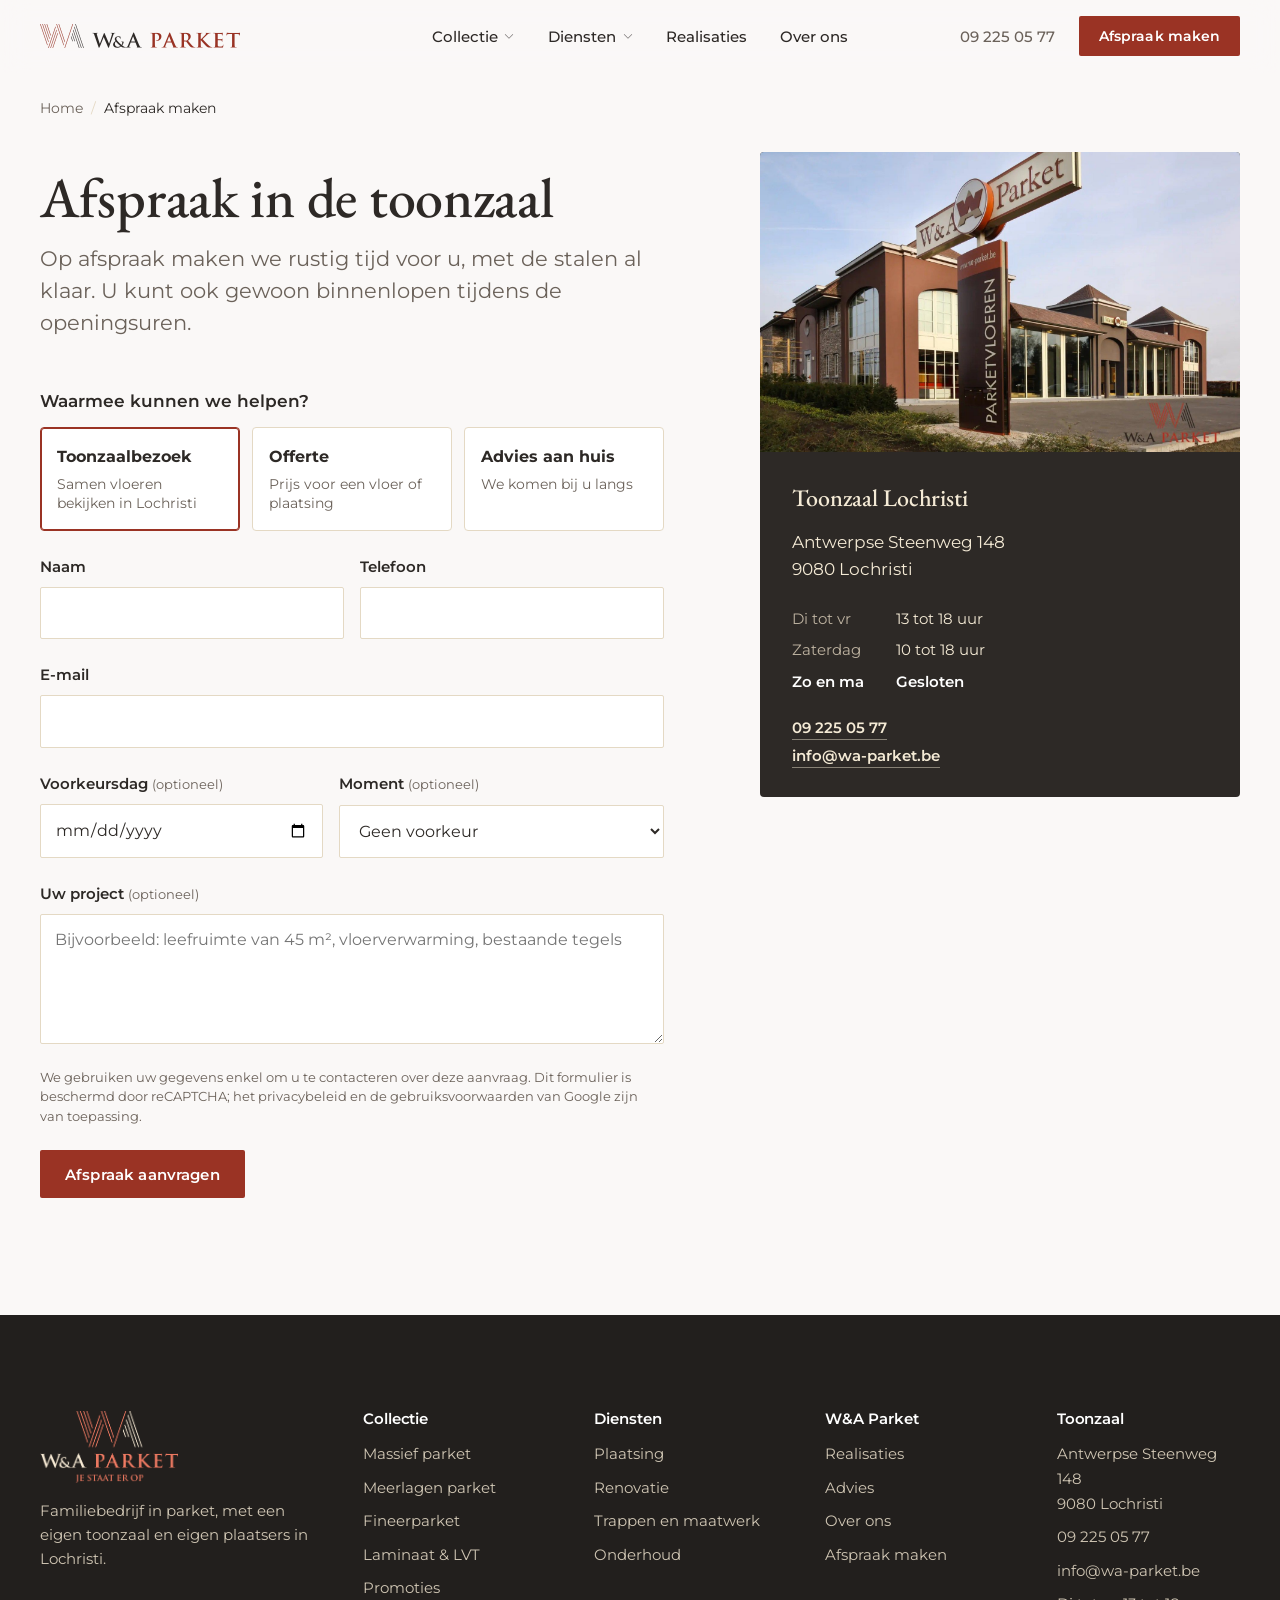
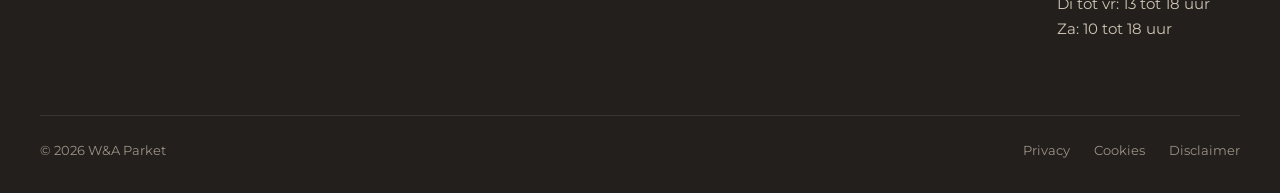
==== commit 17297c60: "UX in nav" ====
--- a/Wa-Parket-V1/afspraak.html
+++ b/Wa-Parket-V1/afspraak.html
@@ -18,105 +18,94 @@
 <a class="skip" href="#main">Naar de inhoud</a>
 <header class="header" id="top">
   <div class="container header__bar">
-    <a class="header__logo" href="index.html" aria-label="W&amp;A Parket, naar de startpagina"><img src="assets/logo/wa-parket-logo.png" alt="W&amp;A Parket, Je staat erop" width="1181" height="614"></a>
+    <a class="header__logo" href="index.html" aria-label="W&amp;A Parket, naar de startpagina"><img src="assets/logo/wa-parket-lockup.png" alt="W&amp;A Parket" width="1600" height="192"></a>
+
     <nav class="nav" aria-label="Hoofdmenu">
-      <div class="nav__item"><button class="nav__link" aria-expanded="false" aria-controls="mega-collectie">Collectie <svg viewBox="0 0 256 256" fill="currentColor" aria-hidden="true" focusable="false"><path d="M213.66,101.66l-80,80a8,8,0,0,1-11.32,0l-80-80A8,8,0,0,1,53.66,90.34L128,164.69l74.34-74.35a8,8,0,0,1,11.32,11.32Z"/></svg></button></div>
-      <div class="nav__item"><button class="nav__link" aria-expanded="false" aria-controls="mega-diensten">Diensten <svg viewBox="0 0 256 256" fill="currentColor" aria-hidden="true" focusable="false"><path d="M213.66,101.66l-80,80a8,8,0,0,1-11.32,0l-80-80A8,8,0,0,1,53.66,90.34L128,164.69l74.34-74.35a8,8,0,0,1,11.32,11.32Z"/></svg></button></div>
-      <div class="nav__item"><a class="nav__link" href="index.html#realisaties">Realisaties</a></div>
-      <div class="nav__item"><a class="nav__link" href="index.html#promoties">Promoties</a></div>
-      <div class="nav__item"><button class="nav__link" aria-expanded="false" aria-controls="mega-advies">Advies <svg viewBox="0 0 256 256" fill="currentColor" aria-hidden="true" focusable="false"><path d="M213.66,101.66l-80,80a8,8,0,0,1-11.32,0l-80-80A8,8,0,0,1,53.66,90.34L128,164.69l74.34-74.35a8,8,0,0,1,11.32,11.32Z"/></svg></button></div>
-      <div class="nav__item"><a class="nav__link" href="index.html#over-ons">Over ons</a></div>
+      <ul class="nav__list">
+        <li class="nav__item">
+          <button class="nav__link" aria-expanded="false" aria-controls="mega-collectie">Collectie <svg viewBox="0 0 256 256" fill="currentColor" aria-hidden="true" focusable="false"><path d="M213.66,101.66l-80,80a8,8,0,0,1-11.32,0l-80-80A8,8,0,0,1,53.66,90.34L128,164.69l74.34-74.35a8,8,0,0,1,11.32,11.32Z"/></svg></button>
+          <div class="mega" id="mega-collectie">
+            <div class="mega__main">
+              <p class="mega__title">Parketvloeren</p>
+              <ul class="mega__rows">
+                <li><a href="collectie.html?type=massief"><img src="assets/img/visgraat-warm.jpg" alt="" loading="lazy" width="56" height="56"><span><b>Massief parket</b><small>Traditioneel, vaak opnieuw te schuren</small></span></a></li>
+                <li><a href="collectie.html?type=meerlagen"><img src="assets/img/living-garden.jpg" alt="" loading="lazy" width="56" height="56"><span><b>Meerlagen parket</b><small>Stabiel, ideaal op vloerverwarming</small></span></a></li>
+                <li><a href="collectie.html?vorm=plank"><img src="assets/img/products/bolefloor-eik-rustiek.jpg" alt="" loading="lazy" width="56" height="56"><span><b>Planken</b><small>Van smal tot klassiek breed</small></span></a></li>
+                <li><a href="collectie.html?vorm=xxl"><img src="assets/img/products/admonter-lapis-xxl.jpg" alt="" loading="lazy" width="56" height="56"><span><b>Brede planken</b><small>Tot 30 cm, rust in grote ruimtes</small></span></a></li>
+                <li><a href="collectie.html?vorm=visgraat"><img src="assets/img/regorio/regorio-2.jpg" alt="" loading="lazy" width="56" height="56"><span><b>Visgraat</b><small>Klassiek patroon, moderne afwerking</small></span></a></li>
+                <li><a href="collectie.html?vorm=hongaarse-punt"><img src="assets/img/products/dilegno-hongaarse-punt-ostia.jpg" alt="" loading="lazy" width="56" height="56"><span><b>Hongaarse punt</b><small>Het visgraatpatroon, maar dan in punt</small></span></a></li>
+              </ul>
+            </div>
+            <div class="mega__side">
+              <p class="mega__title">Merken</p>
+              <ul class="mega__rows mega__rows--compact">
+                <li><a href="collectie.html?merk=admonter"><img src="assets/img/products/admonter-salis-rustiek.jpg" alt="" loading="lazy" width="56" height="56"><span><b>Admonter</b></span></a></li>
+                <li><a href="collectie.html?merk=di-legno"><img src="assets/img/products/dilegno-visgraat-ostia-7.jpg" alt="" loading="lazy" width="56" height="56"><span><b>Di Legno</b></span></a></li>
+                <li><a href="collectie.html?merk=bolefloor"><img src="assets/img/products/bolefloor-walnoot.jpg" alt="" loading="lazy" width="56" height="56"><span><b>Bolefloor</b></span></a></li>
+                <li><a href="collectie.html?merk=tarkett"><img src="assets/img/products/tarkett-grace-century.jpg" alt="" loading="lazy" width="56" height="56"><span><b>Tarkett</b></span></a></li>
+              </ul>
+              <div class="mega__foot">
+                <a class="mega__promo" href="index.html#promoties"><span>Promoties</span><span class="badge">−20%</span></a>
+                <a class="btn btn--secondary btn--sm btn--block" href="collectie.html">Alle 196 vloeren</a>
+              </div>
+            </div>
+          </div>
+        </li>
+        <li class="nav__item">
+          <button class="nav__link" aria-expanded="false" aria-controls="mega-diensten">Diensten <svg viewBox="0 0 256 256" fill="currentColor" aria-hidden="true" focusable="false"><path d="M213.66,101.66l-80,80a8,8,0,0,1-11.32,0l-80-80A8,8,0,0,1,53.66,90.34L128,164.69l74.34-74.35a8,8,0,0,1,11.32,11.32Z"/></svg></button>
+          <div class="mega" id="mega-diensten">
+            <div class="mega__main">
+              <p class="mega__title">Wat we voor u doen</p>
+              <ul class="mega__rows">
+                <li><a href="index.html#werkwijze"><img src="assets/img/living-sofa.jpg" alt="" loading="lazy" width="56" height="56"><span><b>Plaatsing</b><small>Door onze eigen vakmensen</small></span></a></li>
+                <li><a href="index.html#werkwijze"><img src="assets/img/detail-texture-reclaimed.jpg" alt="" loading="lazy" width="56" height="56"><span><b>Schuren en renovatie</b><small>Uw bestaande vloer als nieuw</small></span></a></li>
+                <li><a href="index.html#werkwijze"><img src="assets/img/stairs.jpg" alt="" loading="lazy" width="56" height="56"><span><b>Trappen en maatwerk</b><small>Treden in hetzelfde hout</small></span></a></li>
+                <li><a href="index.html#werkwijze"><img src="assets/img/detail-plank-light.jpg" alt="" loading="lazy" width="56" height="56"><span><b>Afwerking en onderhoud</b><small>Olie, lak en onderhoudsproducten</small></span></a></li>
+                <li><a href="index.html#werkwijze"><img src="assets/img/kitchen.jpg" alt="" loading="lazy" width="56" height="56"><span><b>Randafwerking</b><small>Plinten, profielen, overgangen</small></span></a></li>
+                <li><a href="index.html#advies"><img src="assets/img/detail-knots.jpg" alt="" loading="lazy" width="56" height="56"><span><b>Parketschade herstellen</b><small>Van aangifte tot herstelling</small></span></a></li>
+              </ul>
+            </div>
+            <div class="mega__side">
+              <p class="mega__title">Advies</p>
+              <ul class="mega__rows mega__rows--compact">
+                <li><a href="index.html#advies"><img src="assets/img/living-fireplace-wide.jpg" alt="" loading="lazy" width="56" height="56"><span><b>Parket op vloerverwarming</b></span></a></li>
+                <li><a href="index.html#advies"><img src="assets/img/detail-chevron.jpg" alt="" loading="lazy" width="56" height="56"><span><b>Het juiste hout kiezen</b></span></a></li>
+                <li><a href="index.html#advies"><img src="assets/img/bathroom.jpg" alt="" loading="lazy" width="56" height="56"><span><b>Ondergrond en vocht</b></span></a></li>
+                <li><a href="index.html#faq"><img src="assets/img/toonzaal-exterior.jpg" alt="" loading="lazy" width="56" height="56"><span><b>Veelgestelde vragen</b></span></a></li>
+              </ul>
+            </div>
+          </div>
+        </li>
+        <li class="nav__item"><a class="nav__link" href="index.html#realisaties">Realisaties</a></li>
+        <li class="nav__item"><a class="nav__link" href="index.html#over-ons">Over ons</a></li>
+      </ul>
     </nav>
+
     <div class="header__actions">
-      <a class="header__phone" href="tel:+3292250577"><svg viewBox="0 0 256 256" fill="currentColor" aria-hidden="true" focusable="false"><path d="M222.37,158.46l-47.11-21.11-.13-.06a16,16,0,0,0-15.17,1.4,8.12,8.12,0,0,0-.75.56L134.87,160c-15.42-7.49-31.34-23.29-38.83-38.51l20.78-24.71c.2-.25.39-.5.57-.77a16,16,0,0,0,1.32-15.06l0-.12L97.54,33.64a16,16,0,0,0-16.62-9.52A56.26,56.26,0,0,0,32,80c0,79.4,64.6,144,144,144a56.26,56.26,0,0,0,55.88-48.92A16,16,0,0,0,222.37,158.46ZM176,208A128.14,128.14,0,0,1,48,80,40.2,40.2,0,0,1,82.87,40a.61.61,0,0,0,0,.12l21,47L83.2,111.86a6.13,6.13,0,0,0-.57.77,16,16,0,0,0-1,15.7c9.06,18.53,27.73,37.06,46.46,46.11a16,16,0,0,0,15.75-1.14,8.44,8.44,0,0,0,.74-.56L168.89,152l47,21.05h0s.08,0,.11,0A40.21,40.21,0,0,1,176,208Z"/></svg><span>09 225 05 77</span></a>
-      <a class="btn btn--primary" href="afspraak.html">Afspraak maken</a>
+      <a class="header__phone" href="tel:+3292250577">09 225 05 77</a>
+      <a class="btn btn--primary btn--sm" href="afspraak.html">Afspraak maken</a>
     </div>
     <button class="burger" aria-label="Menu openen" aria-expanded="false" aria-controls="drawer"><span></span></button>
-  </div>
-
-  <div class="mega" id="mega-collectie">
-    <div class="container mega__inner">
-      <div><p class="mega__title">Type</p><ul class="mega__list">
-        <li><a href="collectie.html?type=massief">Massief parket</a></li>
-        <li><a href="collectie.html?type=meerlagen">Meerlagen parket</a></li>
-        <li><a href="collectie.html?type=fineer">Fineerparket</a></li>
-        <li><a href="collectie.html?type=laminaat">Laminaat &amp; LVT</a></li></ul></div>
-      <div><p class="mega__title">Vorm</p><ul class="mega__list">
-        <li><a href="collectie.html?vorm=plank">Planken</a></li>
-        <li><a href="collectie.html?vorm=xxl">Brede planken (XXL)</a></li>
-        <li><a href="collectie.html?vorm=visgraat">Visgraat</a></li>
-        <li><a href="collectie.html?vorm=hongaarse-punt">Hongaarse punt</a></li></ul></div>
-      <div><p class="mega__title">Merk</p><ul class="mega__list">
-        <li><a href="collectie.html?merk=admonter">Admonter</a></li>
-        <li><a href="collectie.html?merk=di-legno">Di Legno</a></li>
-        <li><a href="collectie.html?merk=bolefloor">Bolefloor</a></li>
-        <li><a href="collectie.html?merk=tarkett">Tarkett</a></li></ul>
-        <p style="margin-top:var(--space-5)"><a class="link" href="collectie.html">Volledige collectie</a></p></div>
-      <a class="mega__feature" href="collectie.html?merk=admonter">
-        <img src="assets/img/products/admonter-salis-rustiek.jpg" alt="" loading="lazy">
-        <div><span class="badge">−20%</span><span class="promo__brand">Admonter, promotie</span><h3 class="h3">Salis eik rustiek</h3><span class="small muted">Geldig tot 31 oktober</span></div>
-      </a>
-    </div>
-  </div>
-
-  <div class="mega" id="mega-diensten">
-    <div class="container mega__inner mega__inner--services">
-      <div><ul class="mega__list">
-        <li><a href="index.html#werkwijze">Plaatsing<small>Door onze eigen vakmensen</small></a></li>
-        <li><a href="index.html#werkwijze">Schuren en renovatie<small>Uw bestaande vloer als nieuw</small></a></li></ul></div>
-      <div><ul class="mega__list">
-        <li><a href="index.html#werkwijze">Trappen en maatwerk<small>Treden in hetzelfde hout</small></a></li>
-        <li><a href="index.html#werkwijze">Afwerking en onderhoud<small>Olie, lak en onderhoudsproducten</small></a></li></ul></div>
-      <div><ul class="mega__list">
-        <li><a href="index.html#werkwijze">Randafwerking<small>Plinten, profielen, overgangen</small></a></li>
-        <li><a href="index.html#advies">Parketschade herstellen<small>Van aangifte tot herstelling</small></a></li></ul></div>
-      <a class="mega__feature" href="index.html#werkwijze">
-        <img src="assets/img/stairs.jpg" alt="" loading="lazy">
-        <div><h3 class="h3">Eén team, van staal tot laatste plint</h3><span class="small muted">Zo werken we</span></div>
-      </a>
-    </div>
-  </div>
-
-  <div class="mega" id="mega-advies">
-    <div class="container mega__inner">
-      <div><p class="mega__title">Uw vloer kiezen</p><ul class="mega__list">
-        <li><a href="index.html#advies">Ondergrond</a></li>
-        <li><a href="index.html#advies">Parket op vloerverwarming</a></li>
-        <li><a href="index.html#advies">Plaatsingsmethodes</a></li>
-        <li><a href="index.html#advies">Parketvormen</a></li></ul></div>
-      <div><p class="mega__title">Houtkennis</p><ul class="mega__list">
-        <li><a href="index.html#advies">Het juiste hout kiezen</a></li>
-        <li><a href="index.html#advies">Houtsoorten vergeleken</a></li>
-        <li><a href="index.html#advies">Binnenklimaat en werking</a></li>
-        <li><a href="index.html#advies">Afwerking en onderhoud</a></li></ul></div>
-      <div><p class="mega__title">Snel antwoord</p><ul class="mega__list">
-        <li><a href="index.html#faq">Veelgestelde vragen</a></li>
-        <li><a href="index.html#advies">Nieuws en blog</a></li></ul></div>
-      <a class="mega__feature" href="index.html#advies">
-        <img src="assets/img/living-fireplace-wide.jpg" alt="" loading="lazy">
-        <div><span class="promo__brand">Gids</span><h3 class="h3">Parket op vloerverwarming</h3></div>
-      </a>
-    </div>
   </div>
 </header>
 <div class="mega-backdrop" aria-hidden="true"></div>
 
 <div class="drawer" id="drawer" role="dialog" aria-modal="true" aria-label="Menu">
-  <div class="drawer__top">
-    <img src="assets/logo/wa-parket-logo.png" alt="W&amp;A Parket" width="1181" height="614">
+  <div class="drawer__top container">
+    <img src="assets/logo/wa-parket-lockup.png" alt="W&amp;A Parket" width="1600" height="192">
     <button class="drawer__close" aria-label="Menu sluiten"><svg viewBox="0 0 256 256" fill="currentColor" aria-hidden="true" focusable="false"><path d="M205.66,194.34a8,8,0,0,1-11.32,11.32L128,139.31,61.66,205.66a8,8,0,0,1-11.32-11.32L116.69,128,50.34,61.66A8,8,0,0,1,61.66,50.34L128,116.69l66.34-66.35a8,8,0,0,1,11.32,11.32L139.31,128Z"/></svg></button>
   </div>
-  <div class="drawer__body">
+  <nav class="drawer__body container" aria-label="Mobiel menu">
     <div class="drawer__group"><button aria-expanded="false" aria-controls="d-col">Collectie <svg viewBox="0 0 256 256" fill="currentColor" aria-hidden="true" focusable="false"><path d="M224,128a8,8,0,0,1-8,8H136v80a8,8,0,0,1-16,0V136H40a8,8,0,0,1,0-16h80V40a8,8,0,0,1,16,0v80h80A8,8,0,0,1,224,128Z"/></svg></button>
-      <div class="drawer__sub" id="d-col"><a href="collectie.html?type=massief">Massief parket</a><a href="collectie.html?type=meerlagen">Meerlagen parket</a><a href="collectie.html?vorm=visgraat">Visgraat</a><a href="collectie.html?vorm=hongaarse-punt">Hongaarse punt</a><a href="collectie.html"><b>Volledige collectie</b></a></div></div>
+      <div class="drawer__sub drawer__sub--thumbs" id="d-col"><a href="collectie.html?type=massief"><img src="assets/img/visgraat-warm.jpg" alt="" loading="lazy">Massief parket</a><a href="collectie.html?type=meerlagen"><img src="assets/img/living-garden.jpg" alt="" loading="lazy">Meerlagen parket</a><a href="collectie.html?vorm=plank"><img src="assets/img/products/bolefloor-eik-rustiek.jpg" alt="" loading="lazy">Planken</a><a href="collectie.html?vorm=xxl"><img src="assets/img/products/admonter-lapis-xxl.jpg" alt="" loading="lazy">Brede planken</a><a href="collectie.html?vorm=visgraat"><img src="assets/img/regorio/regorio-2.jpg" alt="" loading="lazy">Visgraat</a><a href="collectie.html?vorm=hongaarse-punt"><img src="assets/img/products/dilegno-hongaarse-punt-ostia.jpg" alt="" loading="lazy">Hongaarse punt</a><a href="index.html#promoties">Promoties</a><a href="collectie.html">Alle 196 vloeren</a></div></div>
     <div class="drawer__group"><button aria-expanded="false" aria-controls="d-dien">Diensten <svg viewBox="0 0 256 256" fill="currentColor" aria-hidden="true" focusable="false"><path d="M224,128a8,8,0,0,1-8,8H136v80a8,8,0,0,1-16,0V136H40a8,8,0,0,1,0-16h80V40a8,8,0,0,1,16,0v80h80A8,8,0,0,1,224,128Z"/></svg></button>
-      <div class="drawer__sub" id="d-dien"><a href="index.html#werkwijze">Plaatsing</a><a href="index.html#werkwijze">Schuren en renovatie</a><a href="index.html#werkwijze">Trappen en maatwerk</a><a href="index.html#werkwijze">Afwerking en onderhoud</a></div></div>
+      <div class="drawer__sub drawer__sub--thumbs" id="d-dien"><a href="index.html#werkwijze"><img src="assets/img/living-sofa.jpg" alt="" loading="lazy">Plaatsing</a><a href="index.html#werkwijze"><img src="assets/img/detail-texture-reclaimed.jpg" alt="" loading="lazy">Schuren en renovatie</a><a href="index.html#werkwijze"><img src="assets/img/stairs.jpg" alt="" loading="lazy">Trappen en maatwerk</a><a href="index.html#werkwijze"><img src="assets/img/detail-plank-light.jpg" alt="" loading="lazy">Afwerking en onderhoud</a><a href="index.html#werkwijze"><img src="assets/img/kitchen.jpg" alt="" loading="lazy">Randafwerking</a><a href="index.html#advies"><img src="assets/img/detail-knots.jpg" alt="" loading="lazy">Parketschade herstellen</a><a href="index.html#faq">Advies en veelgestelde vragen</a></div></div>
     <div class="drawer__group"><a href="index.html#realisaties">Realisaties</a></div>
-    <div class="drawer__group"><a href="index.html#promoties">Promoties</a></div>
-    <div class="drawer__group"><button aria-expanded="false" aria-controls="d-adv">Advies <svg viewBox="0 0 256 256" fill="currentColor" aria-hidden="true" focusable="false"><path d="M224,128a8,8,0,0,1-8,8H136v80a8,8,0,0,1-16,0V136H40a8,8,0,0,1,0-16h80V40a8,8,0,0,1,16,0v80h80A8,8,0,0,1,224,128Z"/></svg></button>
-      <div class="drawer__sub" id="d-adv"><a href="index.html#advies">Uw vloer kiezen</a><a href="index.html#advies">Houtkennis</a><a href="index.html#faq">Veelgestelde vragen</a></div></div>
     <div class="drawer__group"><a href="index.html#over-ons">Over ons</a></div>
-    <p class="drawer__meta">Antwerpse Steenweg 148, 9080 Lochristi<br>dinsdag tot vrijdag 13 tot 18 uur, zaterdag 10 tot 18 uur</p>
+  </nav>
+  <div class="drawer__foot container">
+    <p>Antwerpse Steenweg 148, Lochristi<br>Di tot vr 13 tot 18 uur, za 10 tot 18 uur</p>
+    <div class="drawer__ctas"><a class="btn btn--secondary" href="tel:+3292250577"><svg viewBox="0 0 256 256" fill="currentColor" aria-hidden="true" focusable="false"><path d="M222.37,158.46l-47.11-21.11-.13-.06a16,16,0,0,0-15.17,1.4,8.12,8.12,0,0,0-.75.56L134.87,160c-15.42-7.49-31.34-23.29-38.83-38.51l20.78-24.71c.2-.25.39-.5.57-.77a16,16,0,0,0,1.32-15.06l0-.12L97.54,33.64a16,16,0,0,0-16.62-9.52A56.26,56.26,0,0,0,32,80c0,79.4,64.6,144,144,144a56.26,56.26,0,0,0,55.88-48.92A16,16,0,0,0,222.37,158.46ZM176,208A128.14,128.14,0,0,1,48,80,40.2,40.2,0,0,1,82.87,40a.61.61,0,0,0,0,.12l21,47L83.2,111.86a6.13,6.13,0,0,0-.57.77,16,16,0,0,0-1,15.7c9.06,18.53,27.73,37.06,46.46,46.11a16,16,0,0,0,15.75-1.14,8.44,8.44,0,0,0,.74-.56L168.89,152l47,21.05h0s.08,0,.11,0A40.21,40.21,0,0,1,176,208Z"/></svg> Bellen</a><a class="btn btn--primary" href="afspraak.html">Afspraak maken</a></div>
   </div>
 </div>
 
--- a/Wa-Parket-V1/assets/css/tokens.css
+++ b/Wa-Parket-V1/assets/css/tokens.css
@@ -85,6 +85,6 @@
   --dur-base: 250ms;
 
   /* ── Header ──────────────────────────────────── */
-  --header-h: 76px;        /* sticky; was 453px header+balk+kruimel */
+  --header-h: 72px;        /* sticky; was 453px header+balk+kruimel */
   --header-h-mobile: 64px;
 }
--- a/Wa-Parket-V1/assets/css/main.css
+++ b/Wa-Parket-V1/assets/css/main.css
@@ -53,62 +53,74 @@
 .link:hover{color:var(--wa-rood);text-decoration-color:currentColor}
 .section--dark .link:hover{color:#E3A08D}
 
-/* ── Header ───────────────────────────────────── */
-.header{position:sticky;top:0;z-index:50;background:color-mix(in srgb,var(--wa-offwhite) 94%,transparent);backdrop-filter:saturate(1.2) blur(10px);-webkit-backdrop-filter:saturate(1.2) blur(10px);border-bottom:1px solid transparent;transition:box-shadow var(--dur-base),border-color var(--dur-base)}
-.header.is-scrolled{box-shadow:var(--shadow-nav);border-color:var(--wa-lijn)}
-.header__bar{display:flex;align-items:center;gap:var(--space-6);height:var(--header-h)}
-.header__logo{flex:none;display:block}
-.header__logo img{height:50px;width:auto}
-.nav{display:flex;align-items:stretch;gap:var(--space-1);height:100%}
-.nav__item{position:static;display:flex}
-.nav__link{display:flex;align-items:center;gap:.35rem;padding:0 .8rem;font:var(--fw-medium) .9375rem/1 var(--font-body);color:var(--wa-zwart);text-decoration:none;background:none;border:0;cursor:pointer;position:relative;white-space:nowrap}
-.nav__link::after{content:"";position:absolute;left:.8rem;right:.8rem;bottom:calc(50% - 1.1rem);height:2px;background:var(--wa-rood);transform:scaleX(0);transform-origin:left;transition:transform var(--dur-base) var(--ease-out)}
-.nav__link:hover::after,.nav__link[aria-expanded="true"]::after{transform:scaleX(1);opacity:.45}
-.nav__link[aria-current="page"]::after,.nav__link.is-active::after{transform:scaleX(1);opacity:1}
-.nav__link svg{width:12px;height:12px;transition:transform var(--dur-fast)}
+/* ── Header ───────────────────────────────────
+   Drie zones: lockup links, menu gecentreerd, acties rechts.
+   Verdwijnt bij naar beneden scrollen, komt terug bij naar boven scrollen. */
+.header{position:sticky;top:0;z-index:50;background:color-mix(in srgb,var(--wa-offwhite) 88%,transparent);backdrop-filter:blur(14px) saturate(1.3);-webkit-backdrop-filter:blur(14px) saturate(1.3);border-bottom:1px solid transparent;transition:transform .35s var(--ease-out),border-color var(--dur-base),background-color var(--dur-base)}
+.header.is-scrolled{border-color:var(--wa-lijn);background:color-mix(in srgb,var(--wa-offwhite) 94%,transparent)}
+.header.is-hidden{transform:translateY(-100%)}
+.header__bar{display:grid;grid-template-columns:1fr auto 1fr;align-items:center;gap:var(--space-5);height:var(--header-h)}
+.header__logo{justify-self:start;display:block;padding:.4rem 0}
+.header__logo img{height:24px;width:auto}
+.nav__list{display:flex;align-items:center;gap:.25rem;margin:0;padding:0;list-style:none}
+.nav__item{position:relative}
+.nav__link{display:inline-flex;align-items:center;gap:.35rem;height:40px;padding:0 .9rem;border-radius:999px;border:0;background:transparent;font:var(--fw-medium) .9375rem/1 var(--font-body);color:var(--wa-zwart);text-decoration:none;cursor:pointer;white-space:nowrap;transition:background-color var(--dur-fast) var(--ease-out),color var(--dur-fast)}
+.nav__link:hover,.nav__link[aria-expanded="true"]{background:color-mix(in srgb,var(--wa-zwart) 7%,transparent)}
+.nav__link.is-active{background:var(--wa-zwart);color:var(--wa-creme)}
+.nav__link.is-current{background:color-mix(in srgb,var(--wa-rood) 10%,transparent);color:var(--wa-rood-donker)}
+.nav__link svg{width:12px;height:12px;opacity:.6;transition:transform var(--dur-base) var(--ease-out)}
 .nav__link[aria-expanded="true"] svg{transform:rotate(180deg)}
-.header__actions{margin-left:auto;display:flex;align-items:center;gap:var(--space-5)}
-.header__phone{display:flex;align-items:center;gap:.5rem;font:var(--fw-semibold) .9375rem/1 var(--font-body);text-decoration:none;white-space:nowrap}
-.header__phone svg{width:18px;height:18px;color:var(--wa-rood)}
-.header__phone:hover{color:var(--wa-rood)}
-.burger{display:none;margin-left:auto;width:48px;height:48px;align-items:center;justify-content:center;background:none;border:0;cursor:pointer;margin-right:-12px}
-.burger span{display:block;width:24px;height:2px;background:var(--wa-zwart);position:relative}
-.burger span::before,.burger span::after{content:"";position:absolute;left:0;width:24px;height:2px;background:var(--wa-zwart)}
-.burger span::before{top:-7px}.burger span::after{top:7px}
-
-/* Megamenu */
-.mega{position:absolute;left:0;right:0;top:100%;background:var(--wa-wit);border-top:1px solid var(--wa-lijn);box-shadow:0 30px 40px -30px rgba(45,41,38,.35);opacity:0;visibility:hidden;transform:translateY(-6px);transition:opacity var(--dur-base) var(--ease-out),transform var(--dur-base) var(--ease-out),visibility 0s linear var(--dur-base)}
-.mega.is-open{opacity:1;visibility:visible;transform:none;transition-delay:0s}
-.mega__inner{display:grid;grid-template-columns:repeat(3,minmax(0,1fr)) 1.4fr;gap:var(--space-7);padding-block:var(--space-7) var(--space-8)}
-.mega__inner--services{grid-template-columns:repeat(3,minmax(0,1fr)) 1.4fr}
-.mega__title{font:var(--fw-medium) .8125rem/1 var(--font-body);color:var(--wa-steen);margin-bottom:var(--space-4)}
-.mega__list{display:grid;gap:.25rem}
-.mega__list a{display:block;padding:.4rem 0;font:var(--fw-medium) 1.0625rem/1.3 var(--font-body);text-decoration:none}
-.mega__list a:hover{color:var(--wa-rood)}
-.mega__list small{display:block;font-size:var(--fs-small);font-weight:400;color:var(--wa-steen);margin-top:.15rem}
-.mega__feature{display:grid;grid-template-columns:140px 1fr;background:var(--wa-offwhite);border-radius:var(--radius-md);overflow:hidden;text-decoration:none;align-self:start}
-.mega__feature img{width:100%;height:100%;object-fit:cover;aspect-ratio:3/4}
-.mega__feature div{padding:var(--space-5);display:flex;flex-direction:column;gap:.35rem;justify-content:center}
-.mega__feature:hover h3{color:var(--wa-rood)}
-.mega-backdrop{position:fixed;inset:0;top:var(--header-h);background:rgba(45,41,38,.25);opacity:0;visibility:hidden;transition:opacity var(--dur-base);z-index:40}
-.mega-backdrop.is-open{opacity:1;visibility:visible}
-
-/* Mobile drawer */
-.drawer{position:fixed;inset:0;z-index:80;background:var(--wa-offwhite);display:flex;flex-direction:column;transform:translateX(100%);transition:transform var(--dur-base) var(--ease-out);visibility:hidden}
-.drawer.is-open{transform:none;visibility:visible}
-.drawer__top{display:flex;align-items:center;justify-content:space-between;height:var(--header-h-mobile);padding-inline:var(--gutter);border-bottom:1px solid var(--wa-lijn)}
-.drawer__top img{height:40px;width:auto}
-.drawer__close{width:48px;height:48px;margin-right:-12px;background:none;border:0;cursor:pointer;display:grid;place-items:center}
-.drawer__close svg{width:24px;height:24px}
-.drawer__body{flex:1;overflow-y:auto;padding:var(--space-3) var(--gutter) var(--space-8)}
-.drawer__group{border-bottom:1px solid var(--wa-lijn)}
-.drawer__group>a,.drawer__group>button{display:flex;align-items:center;justify-content:space-between;width:100%;min-height:60px;font:var(--fw-semibold) 1.25rem/1.2 var(--font-body);text-decoration:none;background:none;border:0;padding:0;cursor:pointer;text-align:left}
-.drawer__group>button svg{width:18px;height:18px;transition:transform var(--dur-fast)}
+.header__actions{justify-self:end;display:flex;align-items:center;gap:var(--space-5)}
+.header__phone{font:var(--fw-medium) .9375rem/1 var(--font-body);color:var(--wa-steen);text-decoration:none;white-space:nowrap}
+.header__phone:hover{color:var(--wa-zwart)}
+.btn--sm{min-height:40px;padding:0 1.15rem;font-size:.875rem}
+.burger{display:none;justify-self:end;width:44px;height:44px;margin-right:-10px;align-items:center;justify-content:center;background:none;border:0;cursor:pointer}
+.burger span{position:relative;display:block;width:22px;height:1.5px;background:var(--wa-zwart);transform:translateY(-4px)}
+.burger span::after{content:"";position:absolute;left:0;top:8px;width:22px;height:1.5px;background:var(--wa-zwart)}
+
+/* Dropdownpaneel: gecentreerd onder het menu, rijen met vierkante foto */
+.nav{position:relative}
+.nav__item{position:static}
+.mega{position:absolute;top:calc(100% + 16px);left:50%;z-index:2;display:grid;grid-template-columns:minmax(0,1fr) 260px;gap:var(--space-3);width:min(900px,calc(100vw - 2 * var(--gutter)));background:var(--wa-wit);border:1px solid var(--wa-lijn);border-radius:12px;box-shadow:0 30px 70px -30px rgba(45,41,38,.4),0 2px 8px rgba(45,41,38,.05);padding:var(--space-3);opacity:0;visibility:hidden;transform:translate(-50%,-6px);transition:opacity .2s var(--ease-out),transform .25s var(--ease-out),visibility 0s linear .25s}
+.mega::before{content:"";position:absolute;left:0;right:0;top:-18px;height:18px}
+.mega.is-open{opacity:1;visibility:visible;transform:translate(-50%,0);transition-delay:0s}
+.mega__main{padding:var(--space-3) var(--space-2) var(--space-2)}
+.mega__side{display:flex;flex-direction:column;background:var(--wa-offwhite);border-radius:8px;padding:var(--space-3) var(--space-2) var(--space-3)}
+.mega__title{font:var(--fw-medium) .8125rem/1 var(--font-body);color:var(--wa-steen);margin:0 0 var(--space-2);padding:0 .6rem}
+.mega__rows{display:grid;grid-template-columns:repeat(2,minmax(0,1fr));gap:2px;margin:0;padding:0;list-style:none}
+.mega__rows--compact{grid-template-columns:1fr}
+.mega__rows a{display:flex;align-items:center;gap:.85rem;padding:.55rem .6rem;border-radius:8px;text-decoration:none;transition:background-color var(--dur-fast) var(--ease-out)}
+.mega__rows a:hover,.mega__rows a:focus-visible{background:var(--wa-offwhite)}
+.mega__side .mega__rows a:hover,.mega__side .mega__rows a:focus-visible{background:var(--wa-wit)}
+.mega__rows img{flex:none;width:52px;height:52px;object-fit:cover;border-radius:7px;background:var(--wa-creme)}
+.mega__rows--compact img{width:40px;height:40px;border-radius:6px}
+.mega__rows b{display:block;font:var(--fw-semibold) .9375rem/1.25 var(--font-body);color:var(--wa-zwart)}
+.mega__rows small{display:block;margin-top:.2rem;font-size:.8125rem;line-height:1.35;color:var(--wa-steen)}
+.mega__rows a:hover b{color:var(--wa-rood)}
+.mega__rows--compact b{font-weight:var(--fw-medium)}
+.mega__foot{margin-top:auto;padding:var(--space-3) .6rem 0;display:grid;gap:var(--space-3)}
+.mega__promo{display:flex;align-items:center;justify-content:space-between;font:var(--fw-semibold) .9375rem/1 var(--font-body);text-decoration:none;padding:.35rem 0}
+.mega__promo:hover{color:var(--wa-rood)}
+.mega__promo .badge{height:24px;font-size:.75rem}
+.mega-backdrop{position:fixed;inset:0;z-index:40;background:rgba(45,41,38,.12);opacity:0;visibility:hidden;transition:opacity var(--dur-base),visibility 0s linear var(--dur-base);pointer-events:none}
+.mega-backdrop.is-open{opacity:1;visibility:visible;transition-delay:0s}
+
+/* Mobiel menu */
+.drawer{position:fixed;inset:0;z-index:80;background:var(--wa-offwhite);display:flex;flex-direction:column;opacity:0;visibility:hidden;transform:translateY(-8px);transition:opacity .25s var(--ease-out),transform .3s var(--ease-out),visibility 0s linear .3s}
+.drawer.is-open{opacity:1;visibility:visible;transform:none;transition-delay:0s}
+.drawer__top{display:flex;align-items:center;justify-content:space-between;height:var(--header-h-mobile);flex:none}
+.drawer__top img{height:22px;width:auto}
+.drawer__close{width:44px;height:44px;margin-right:-10px;background:none;border:0;cursor:pointer;display:grid;place-items:center}
+.drawer__close svg{width:22px;height:22px}
+.drawer__body{flex:1;overflow-y:auto;padding-top:var(--space-6);padding-bottom:var(--space-6)}
+.drawer__group>a,.drawer__group>button{display:flex;align-items:center;justify-content:space-between;width:100%;padding:.55rem 0;font:500 clamp(2rem,1.6rem + 2vw,2.75rem)/1.1 var(--font-display);text-decoration:none;background:none;border:0;cursor:pointer;text-align:left;color:var(--wa-zwart)}
+.drawer__group>button svg{width:20px;height:20px;opacity:.5;transition:transform var(--dur-base) var(--ease-out)}
 .drawer__group>button[aria-expanded="true"] svg{transform:rotate(45deg)}
-.drawer__sub{display:none;padding:0 0 var(--space-4) var(--space-4)}
-.drawer__sub.is-open{display:grid;gap:0}
-.drawer__sub a{display:flex;align-items:center;min-height:44px;font-size:1.0625rem;text-decoration:none}
-.drawer__meta{margin-top:var(--space-6);font-size:var(--fs-small);color:var(--wa-steen);line-height:1.7}
+.drawer__sub{display:none;padding:.25rem 0 var(--space-4)}
+.drawer__sub.is-open{display:grid}
+.drawer__sub a{display:flex;align-items:center;min-height:42px;font:var(--fw-medium) 1.0625rem/1.3 var(--font-body);color:var(--wa-steen);text-decoration:none}
+.drawer__foot{flex:none;padding-top:var(--space-5);padding-bottom:calc(var(--space-5) + env(safe-area-inset-bottom));border-top:1px solid var(--wa-lijn);font-size:.875rem;color:var(--wa-steen);line-height:1.6}
+.drawer__ctas{display:grid;grid-template-columns:1fr 1.4fr;gap:var(--space-2);margin-top:var(--space-4)}
 
 /* Mobiele actiebalk (audit §7) */
 .actionbar{display:none}
@@ -156,6 +168,9 @@
 .tile h3{font-size:clamp(1.5rem,1.2rem + 1vw,2.125rem);line-height:1.05}
 .tile p{font-size:var(--fs-small);opacity:.85;margin-top:.35rem}
 .tile:hover img{transform:scale(1.04)}
+
+/* ── Badge (promo op kaarten en in het menu) ──── */
+.badge{display:inline-flex;align-items:center;height:26px;padding:0 .6rem;font:var(--fw-semibold) .8125rem/1 var(--font-body);background:var(--wa-rood);color:#fff;border-radius:var(--radius-sm)}
 
 /* ── Promoties: één uitgelicht + lijst ───────── */
 .deals{display:grid;grid-template-columns:minmax(0,1.35fr) minmax(0,1fr);gap:var(--space-8);align-items:start}
@@ -372,15 +387,15 @@
 
 /* ── Responsive ───────────────────────────────── */
 @media (max-width:1180px){
-  .nav__link{padding:0 .55rem;font-size:.875rem}
-  .header__phone span{display:none}
-  .header__actions{gap:var(--space-3)}
+  .nav__link{padding:0 .7rem}
+  .header__phone{display:none}
 }
 @media (max-width:1024px){
   :root{--header-h:var(--header-h-mobile)}
-  .nav,.header__actions,.mega,.mega-backdrop{display:none}
+  .nav,.header__actions,.mega-backdrop{display:none}
+  .header__bar{grid-template-columns:1fr auto}
   .burger{display:flex}
-  .header__logo img{height:40px}
+  .header__logo img{height:22px}
   .hero{grid-template-columns:1fr;min-height:0}
   .hero__media{order:-1;height:clamp(300px,58vw,520px);--lean:22%}
   .hero__copy{padding:var(--space-7) var(--gutter) var(--space-8)}
@@ -448,3 +463,7 @@
 @media (prefers-reduced-motion:reduce){
   *,*::before,*::after{transition-duration:.01ms!important;animation-duration:.01ms!important}
 }
+
+/* ── Mobiel menu: miniaturen ───────────────── */
+.drawer__sub--thumbs a{gap:.85rem;min-height:56px}
+.drawer__sub--thumbs img{flex:none;width:44px;height:44px;object-fit:cover;border-radius:6px}
